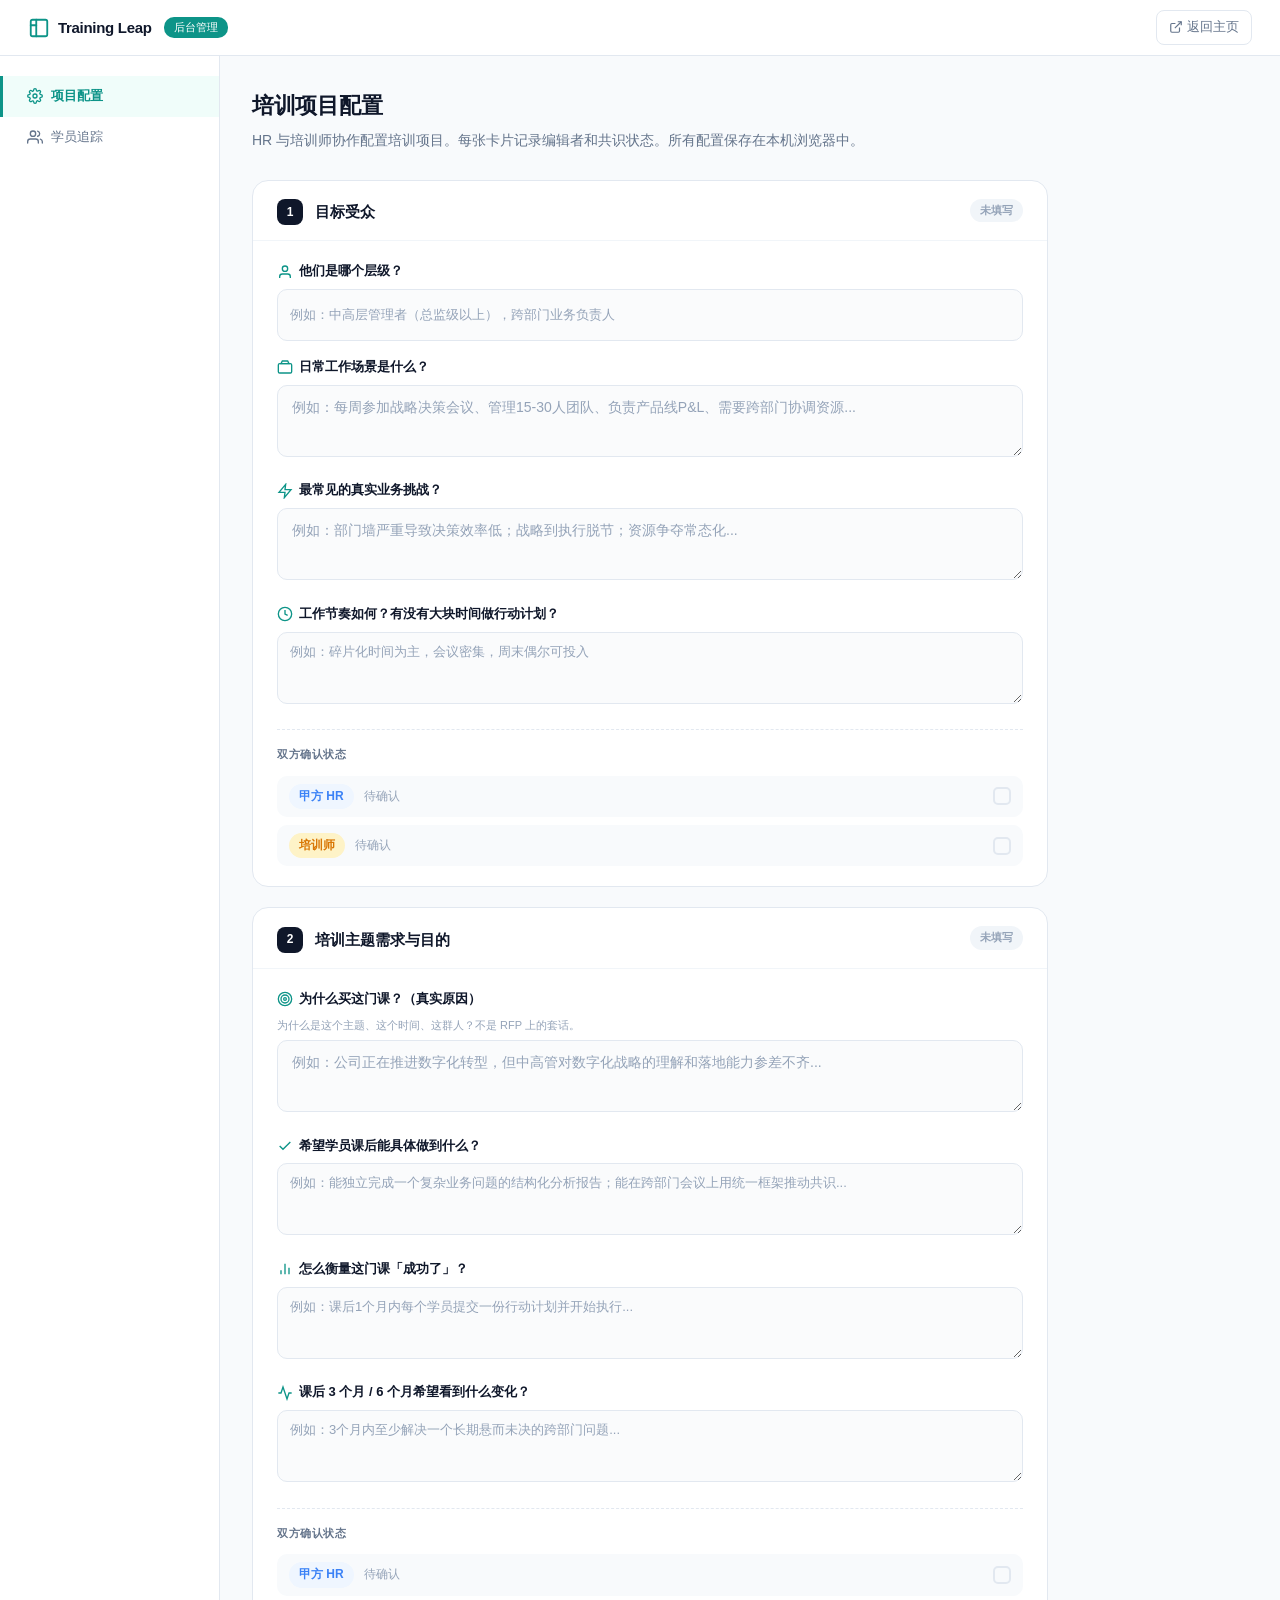
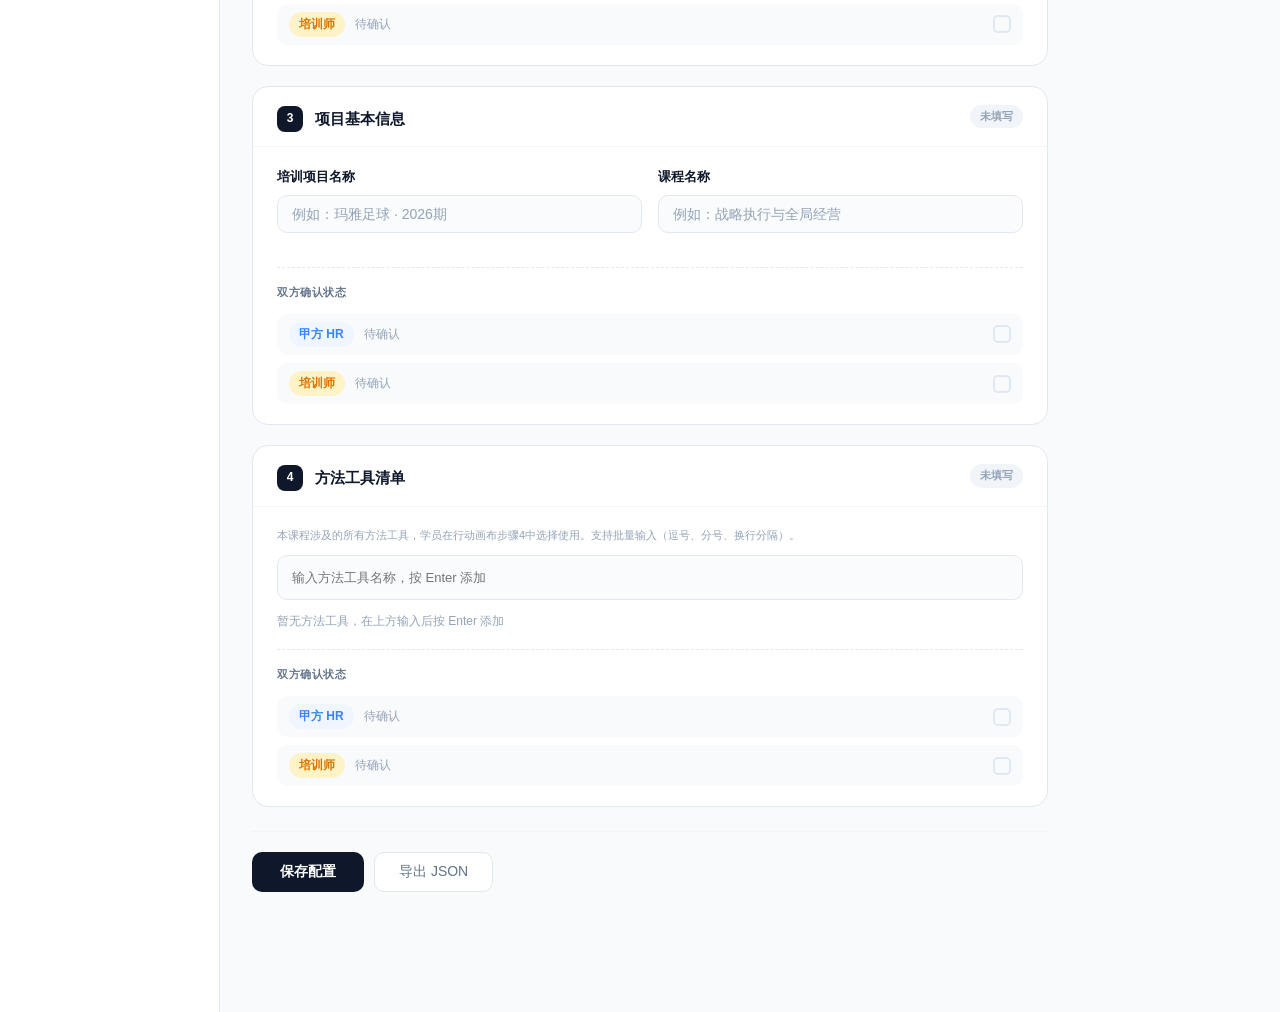
==== admin.html @ 75ab3721 "feat: 主入口页 + 协作共识追踪 + 学员提交码机制 - 新增 index.html 主入口页（学员端+后台端两个入口） - 原 index.html 重命名为 student.html（学员端" ====
<!DOCTYPE html>
<html lang="zh-CN">
<head>
<meta charset="UTF-8">
<meta name="viewport" content="width=device-width,initial-scale=1.0">
<title>Training Leap · 后台管理</title>
<style>
*{margin:0;padding:0;box-sizing:border-box}
:root{
  --ink:#0f172a;--muted:#64748b;--light:#94a3b8;
  --bg:#f8fafc;--card:#fff;--border:#e2e8f0;
  --accent:#0d9488;--accent-bg:#f0fdfa;
  --ok:#059669;--ok-bg:#ecfdf5;
  --amber:#d97706;--amber-bg:#fef3c7;
  --hr-color:#3b82f6;--hr-bg:#eff6ff;
}
body{font-family:-apple-system,"PingFang SC","Helvetica Neue","Noto Sans SC",sans-serif;background:var(--bg);color:var(--ink);min-height:100vh;line-height:1.6;-webkit-font-smoothing:antialiased}

/* TOPBAR */
.topbar{display:flex;align-items:center;justify-content:space-between;height:56px;background:#fff;border-bottom:1px solid var(--border);padding:0 28px;position:sticky;top:0;z-index:100}
.tb-left{display:flex;align-items:center;gap:12px}
.tb-brand{display:flex;align-items:center;gap:8px}
.tb-brand svg{width:22px;height:22px;color:var(--accent)}
.tb-brand-name{font-size:15px;font-weight:700;color:var(--ink);letter-spacing:-.3px}
.tb-tag{font-size:11px;font-weight:500;color:#fff;background:var(--accent);padding:2px 10px;border-radius:10px}
.tb-right{display:flex;align-items:center;gap:16px}
.tb-link{font-size:13px;color:var(--muted);text-decoration:none;display:flex;align-items:center;gap:4px;padding:6px 12px;border-radius:8px;border:1px solid var(--border);transition:all .15s}
.tb-link:hover{color:var(--ink);border-color:#cbd5e1}

/* LAYOUT */
.admin-wrap{display:grid;grid-template-columns:220px 1fr;min-height:calc(100vh - 56px)}
.sidebar{background:#fff;border-right:1px solid var(--border);padding:20px 0}
.si-item{padding:10px 24px;font-size:13px;font-weight:500;color:var(--muted);cursor:pointer;display:flex;align-items:center;gap:8px;border-left:3px solid transparent;transition:all .15s}
.si-item:hover{background:var(--bg);color:var(--ink)}
.si-item.active{background:var(--accent-bg);color:var(--accent);border-left-color:var(--accent);font-weight:600}
.si-item svg{width:16px;height:16px;flex-shrink:0}
.main{max-width:860px;padding:32px 32px 120px}

/* PAGE HEADER */
.page-header{margin-bottom:28px}
.page-header h1{font-size:22px;font-weight:700;color:var(--ink);margin-bottom:6px;letter-spacing:-.3px}
.page-header p{font-size:14px;color:var(--muted);line-height:1.6}

/* CONFIG CARD */
.ccard{background:var(--card);border:1px solid var(--border);border-radius:16px;margin-bottom:20px;overflow:hidden;transition:border-color .2s}
.ccard:hover{border-color:#cbd5e1}
.cchead{display:flex;align-items:center;justify-content:space-between;padding:18px 24px 14px;border-bottom:1px solid #f1f5f9;flex-wrap:wrap;gap:8px}
.cch-left{display:flex;align-items:center;gap:12px}
.cch-num{width:26px;height:26px;border-radius:8px;background:var(--ink);color:#fff;font-size:12px;font-weight:700;display:flex;align-items:center;justify-content:center;flex-shrink:0}
.cch-title{font-size:15px;font-weight:700;color:var(--ink)}

/* Status badge */
.cch-status-wrap{display:flex;flex-direction:column;align-items:flex-end;gap:4px}
.cch-status{font-size:11px;font-weight:600;padding:3px 10px;border-radius:20px}
.status-empty{background:#f1f5f9;color:var(--light)}
.status-saved{background:var(--ok-bg);color:var(--ok)}
.status-consensus{background:linear-gradient(135deg,var(--ok-bg),#d1fae5);color:var(--ok)}
.cch-meta{font-size:10px;color:var(--light)}

/* Card body */
.ccbody{padding:20px 24px}

/* Field group */
.fg{margin-bottom:16px}
.fg:last-child{margin-bottom:0}
.fg-label{font-size:13px;font-weight:600;color:var(--ink);margin-bottom:7px;display:flex;align-items:center;gap:6px}
.fg-label .fl-icon{width:16px;height:16px;color:var(--accent);flex-shrink:0}
.fg-sub{font-size:11px;color:var(--light);margin-bottom:7px;line-height:1.5}

/* Inputs */
.fi{width:100%;padding:10px 14px;border:1.5px solid var(--border);border-radius:10px;font-size:14px;color:var(--ink);background:#fafbfc;font-family:inherit;transition:all .15s;resize:vertical}
.fi:focus{outline:none;border-color:var(--accent);background:#fff;box-shadow:0 0 0 3px rgba(13,148,136,.06)}
.fi::placeholder{color:var(--light)}
textarea.fi{min-height:72px;line-height:1.65}
.fi-sm{padding:8px 12px;font-size:13px;min-height:52px}

/* Method tags */
.method-row{display:flex;flex-wrap:wrap;gap:6px;padding:10px 14px;background:#fafbfc;border:1.5px solid var(--border);border-radius:10px;min-height:42px;align-items:center}
.method-row:focus-within{border-color:var(--accent);background:#fff}
.method-row input{border:none;background:transparent;outline:none;font-size:13px;color:var(--ink);flex:1;min-width:140px;padding:4px 0}
.mtags{display:flex;flex-wrap:wrap;gap:6px;margin-top:12px}
.mtag{display:inline-flex;align-items:center;gap:4px;padding:4px 10px 4px 12px;background:var(--accent-bg);color:var(--accent);border-radius:16px;font-size:12px;font-weight:500}
.mtag .rmx{background:none;border:none;color:var(--accent);opacity:.5;cursor:pointer;font-size:14px;padding:0 1px;line-height:1}
.mtag .rmx:hover{opacity:1}

/* CONSENSUS AREA — new */
.consensus-area{margin-top:18px;padding-top:16px;border-top:1px dashed var(--border)}
.consensus-label{font-size:11px;font-weight:600;color:var(--muted);text-transform:uppercase;letter-spacing:.5px;margin-bottom:12px}
.party-row{display:flex;align-items:center;gap:10px;margin-bottom:8px;padding:8px 12px;background:var(--bg);border-radius:10px;transition:all .15s}
.party-row:last-child{margin-bottom:0}
.party-role{font-size:12px;font-weight:600;padding:3px 10px;border-radius:20px;flex-shrink:0;white-space:nowrap}
.role-hr{background:var(--hr-bg);color:var(--hr-color)}
.role-trainer{background:var(--amber-bg);color:var(--amber)}
.party-info{font-size:12px;color:var(--light);flex:1}
.party-check{width:18px;height:18px;border:2px solid var(--border);border-radius:5px;cursor:pointer;display:flex;align-items:center;justify-content:center;flex-shrink:0;transition:all .15s}
.party-check.checked{background:var(--ok);border-color:var(--ok)}
.party-check.checked svg{opacity:1}
.party-check svg{width:12px;height:12px;stroke:#fff;fill:none;stroke-width:2.5;opacity:0;transition:opacity .15s}
.all-consensus{margin-top:10px;text-align:center;font-size:12px;font-weight:600;color:var(--ok);padding:6px 14px;background:var(--ok-bg);border-radius:20px;display:none}

/* Actions */
.actions{display:flex;gap:10px;margin-top:24px;padding-top:20px;border-top:1px solid #f1f5f9}
.btn-pri{padding:10px 28px;background:var(--ink);color:#fff;border:none;border-radius:10px;font-size:14px;font-weight:600;cursor:pointer;transition:background .15s}
.btn-pri:hover{background:#1e293b}
.btn-sec{padding:10px 24px;background:#fff;color:var(--muted);border:1.5px solid var(--border);border-radius:10px;font-size:14px;font-weight:500;cursor:pointer;transition:all .15s}
.btn-sec:hover{border-color:#cbd5e1;color:var(--ink)}

/* Toast */
.toast{position:fixed;bottom:28px;left:50%;transform:translateX(-50%) translateY(16px);background:var(--ink);color:#fff;padding:10px 24px;border-radius:10px;font-size:13px;font-weight:500;opacity:0;transition:all .25s;z-index:999;pointer-events:none}
.toast.show{opacity:1;transform:translateX(-50%) translateY(0)}

/* Student table */
.st-head{display:flex;align-items:center;justify-content:space-between;margin-bottom:16px}
.st-head h2{font-size:17px;font-weight:700;color:var(--ink)}
.st-table{width:100%;background:var(--card);border:1px solid var(--border);border-radius:14px;overflow:hidden}
.st-table table{width:100%;border-collapse:collapse}
.st-table th{text-align:left;font-size:11px;font-weight:600;color:var(--light);text-transform:uppercase;letter-spacing:.5px;padding:12px 16px;background:#fafbfc;border-bottom:1px solid var(--border)}
.st-table td{padding:12px 16px;font-size:13px;color:var(--muted);border-bottom:1px solid #f8fafc}
.st-table tr:last-child td{border-bottom:none}
.st-table tr:hover td{background:#fafbfd}
.pbar{height:5px;background:#e2e8f0;border-radius:3px;overflow:hidden;width:80px;display:inline-block;vertical-align:middle}
.pbar>div{height:100%;background:var(--accent);border-radius:3px;transition:width .3s}
.st-empty{text-align:center;padding:48px 20px;color:var(--light)}

/* Import area */
.import-area{margin-top:20px;background:var(--card);border:1px solid var(--border);border-radius:14px;padding:20px 24px}
.import-area h3{font-size:14px;font-weight:700;color:var(--ink);margin-bottom:8px}
.import-area p{font-size:12px;color:var(--muted);margin-bottom:12px;line-height:1.5}
.import-textarea{width:100%;min-height:80px;padding:12px 14px;border:1.5px solid var(--border);border-radius:10px;font-size:12px;font-family:monospace;background:#fafbfc;resize:vertical;margin-bottom:10px}
.import-textarea:focus{outline:none;border-color:var(--accent);background:#fff}

/* Tab content */
.tab-content{display:none}
.tab-content.active{display:block}

@media(max-width:860px){
  .admin-wrap{grid-template-columns:1fr}
  .sidebar{display:none}
  .main{padding:20px 16px 100px}
}
</style>
</head>
<body>

<!-- TOPBAR -->
<div class="topbar">
  <div class="tb-left">
    <div class="tb-brand">
      <svg viewBox="0 0 24 24" fill="none" stroke="currentColor" stroke-width="2" stroke-linecap="round" stroke-linejoin="round"><rect x="3" y="3" width="18" height="18" rx="2"/><path d="M9 3v18"/><path d="M3 9h6"/></svg>
      <span class="tb-brand-name">Training Leap</span>
    </div>
    <span class="tb-tag">后台管理</span>
  </div>
  <div class="tb-right">
    <a href="index.html" class="tb-link">
      <svg width="14" height="14" viewBox="0 0 24 24" fill="none" stroke="currentColor" stroke-width="2"><path d="M18 13v6a2 2 0 01-2 2H5a2 2 0 01-2-2V8a2 2 0 012-2h6"/><polyline points="15 3 21 3 21 9"/><line x1="10" y1="14" x2="21" y2="3"/></svg>
      返回主页
    </a>
  </div>
</div>

<!-- LAYOUT -->
<div class="admin-wrap">

  <!-- SIDEBAR -->
  <div class="sidebar">
    <div class="si-item active" id="si-config" onclick="switchTab('config',this)">
      <svg viewBox="0 0 24 24" fill="none" stroke="currentColor" stroke-width="2" stroke-linecap="round" stroke-linejoin="round"><circle cx="12" cy="12" r="3"/><path d="M19.4 15a1.65 1.65 0 00.33 1.82l.06.06a2 2 0 01-2.83 2.83l-.06-.06a1.65 1.65 0 00-1.82-.33 1.65 1.65 0 00-1 1.51V21a2 2 0 01-4 0v-.09A1.65 1.65 0 009 19.4a1.65 1.65 0 00-1.82.33l-.06.06a2 2 0 01-2.83-2.83l.06-.06A1.65 1.65 0 004.68 15a1.65 1.65 0 00-1.51-1H3a2 2 0 010-4h.09A1.65 1.65 0 004.6 9a1.65 1.65 0 00-.33-1.82l-.06-.06a2 2 0 012.83-2.83l.06.06A1.65 1.65 0 009 4.68a1.65 1.65 0 001-1.51V3a2 2 0 014 0v.09a1.65 1.65 0 001 1.51 1.65 1.65 0 001.82-.33l.06-.06a2 2 0 012.83 2.83l-.06.06A1.65 1.65 0 0019.4 9a1.65 1.65 0 001.51 1H21a2 2 0 010 4h-.09a1.65 1.65 0 00-1.51 1z"/></svg>
      项目配置
    </div>
    <div class="si-item" id="si-students" onclick="switchTab('students',this)">
      <svg viewBox="0 0 24 24" fill="none" stroke="currentColor" stroke-width="2" stroke-linecap="round" stroke-linejoin="round"><path d="M17 21v-2a4 4 0 00-4-4H5a4 4 0 00-4 4v2"/><circle cx="9" cy="7" r="4"/><path d="M23 21v-2a4 4 0 00-3-3.87"/><path d="M16 3.13a4 4 0 010 7.75"/></svg>
      学员追踪
    </div>
  </div>

  <!-- MAIN -->
  <div class="main">

    <!-- TAB: Config -->
    <div class="tab-content active" id="tab-config">

    <div class="page-header">
      <h1>培训项目配置</h1>
      <p>HR 与培训师协作配置培训项目。每张卡片记录编辑者和共识状态。所有配置保存在本机浏览器中。</p>
    </div>

    <!-- Card 1: 目标受众 -->
    <div class="ccard" id="card-audience">
    <div class="cchead">
      <div class="cch-left">
        <div class="cch-num">1</div>
        <span class="cch-title">目标受众</span>
      </div>
      <div class="cch-status-wrap">
        <div class="cch-status status-empty" id="status-audience">未填写</div>
        <div class="cch-meta" id="meta-audience"></div>
      </div>
    </div>
    <div class="ccbody">
      <div class="fg">
        <div class="fg-label">
          <svg class="fl-icon" viewBox="0 0 24 24" fill="none" stroke="currentColor" stroke-width="2"><path d="M20 21v-2a4 4 0 00-4-4H8a4 4 0 00-4 4v2"/><circle cx="12" cy="7" r="4"/></svg>
          他们是哪个层级？
        </div>
        <input class="fi fi-sm" id="cfg-aud-level" placeholder="例如：中高层管理者（总监级以上），跨部门业务负责人">
      </div>
      <div class="fg">
        <div class="fg-label">
          <svg class="fl-icon" viewBox="0 0 24 24" fill="none" stroke="currentColor" stroke-width="2"><rect x="2" y="7" width="20" height="14" rx="2"/><path d="M16 3h-8l-2 4h12z"/></svg>
          日常工作场景是什么？
        </div>
        <textarea class="fi" id="cfg-aud-scene" placeholder="例如：每周参加战略决策会议、管理15&#45;30人团队、负责产品线P&amp;L、需要跨部门协调资源..."></textarea>
      </div>
      <div class="fg">
        <div class="fg-label">
          <svg class="fl-icon" viewBox="0 0 24 24" fill="none" stroke="currentColor" stroke-width="2"><polygon points="13 2 3 14 12 14 11 22 21 10 12 10 13 2"/></svg>
          最常见的真实业务挑战？
        </div>
        <textarea class="fi" id="cfg-aud-challenge" placeholder="例如：部门墙严重导致决策效率低；战略到执行脱节；资源争夺常态化..."></textarea>
      </div>
      <div class="fg">
        <div class="fg-label">
          <svg class="fl-icon" viewBox="0 0 24 24" fill="none" stroke="currentColor" stroke-width="2"><circle cx="12" cy="12" r="10"/><polyline points="12 6 12 12 16 14"/></svg>
          工作节奏如何？有没有大块时间做行动计划？
        </div>
        <textarea class="fi fi-sm" id="cfg-aud-rhythm" placeholder="例如：碎片化时间为主，会议密集，周末偶尔可投入"></textarea>
      </div>
      <!-- Consensus -->
      <div class="consensus-area" id="consensus-audience"></div>
    </div>
    </div>

    <!-- Card 2: 培训需求与目的 -->
    <div class="ccard" id="card-purpose">
    <div class="cchead">
      <div class="cch-left">
        <div class="cch-num">2</div>
        <span class="cch-title">培训主题需求与目的</span>
      </div>
      <div class="cch-status-wrap">
        <div class="cch-status status-empty" id="status-purpose">未填写</div>
        <div class="cch-meta" id="meta-purpose"></div>
      </div>
    </div>
    <div class="ccbody">
      <div class="fg">
        <div class="fg-label">
          <svg class="fl-icon" viewBox="0 0 24 24" fill="none" stroke="currentColor" stroke-width="2"><circle cx="12" cy="12" r="10"/><circle cx="12" cy="12" r="6"/><circle cx="12" cy="12" r="2"/></svg>
          为什么买这门课？（真实原因）
        </div>
        <div class="fg-sub">为什么是这个主题、这个时间、这群人？不是 RFP 上的套话。</div>
        <textarea class="fi" id="cfg-pur-why" placeholder="例如：公司正在推进数字化转型，但中高管对数字化战略的理解和落地能力参差不齐..."></textarea>
      </div>
      <div class="fg">
        <div class="fg-label">
          <svg class="fl-icon" viewBox="0 0 24 24" fill="none" stroke="currentColor" stroke-width="2"><polyline points="20 6 9 17 4 12"/></svg>
          希望学员课后能具体做到什么？
        </div>
        <textarea class="fi fi-sm" id="cfg-pur-do" placeholder="例如：能独立完成一个复杂业务问题的结构化分析报告；能在跨部门会议上用统一框架推动共识..."></textarea>
      </div>
      <div class="fg">
        <div class="fg-label">
          <svg class="fl-icon" viewBox="0 0 24 24" fill="none" stroke="currentColor" stroke-width="2"><line x1="18" y1="20" x2="18" y2="10"/><line x1="12" y1="20" x2="12" y2="4"/><line x1="6" y1="20" x2="6" y2="14"/></svg>
          怎么衡量这门课「成功了」？
        </div>
        <textarea class="fi fi-sm" id="cfg-pur-measure" placeholder="例如：课后1个月内每个学员提交一份行动计划并开始执行..."></textarea>
      </div>
      <div class="fg">
        <div class="fg-label">
          <svg class="fl-icon" viewBox="0 0 24 24" fill="none" stroke="currentColor" stroke-width="2"><polyline points="22 12 18 12 15 21 9 3 6 12 2 12"/></svg>
          课后 3 个月 / 6 个月希望看到什么变化？
        </div>
        <textarea class="fi fi-sm" id="cfg-pur-change" placeholder="例如：3个月内至少解决一个长期悬而未决的跨部门问题..."></textarea>
      </div>
      <div class="consensus-area" id="consensus-purpose"></div>
    </div>
    </div>

    <!-- Card 3: 项目基本信息 -->
    <div class="ccard" id="card-project">
    <div class="cchead">
      <div class="cch-left">
        <div class="cch-num">3</div>
        <span class="cch-title">项目基本信息</span>
      </div>
      <div class="cch-status-wrap">
        <div class="cch-status status-empty" id="status-project">未填写</div>
        <div class="cch-meta" id="meta-project"></div>
      </div>
    </div>
    <div class="ccbody">
      <div style="display:grid;grid-template-columns:1fr 1fr;gap:16px">
        <div class="fg">
          <div class="fg-label">培训项目名称</div>
          <input class="fi" id="cfg-program" placeholder="例如：玛雅足球 &#183; 2026期">
        </div>
        <div class="fg">
          <div class="fg-label">课程名称</div>
          <input class="fi" id="cfg-course" placeholder="例如：战略执行与全局经营">
        </div>
      </div>
      <div class="consensus-area" id="consensus-project"></div>
    </div>
    </div>

    <!-- Card 4: 方法工具清单 -->
    <div class="ccard" id="card-methods">
    <div class="cchead">
      <div class="cch-left">
        <div class="cch-num">4</div>
        <span class="cch-title">方法工具清单</span>
      </div>
      <div class="cch-status-wrap">
        <div class="cch-status status-empty" id="status-methods">未填写</div>
        <div class="cch-meta" id="meta-methods"></div>
      </div>
    </div>
    <div class="ccbody">
      <div class="fg-sub" style="margin-bottom:12px">本课程涉及的所有方法工具，学员在行动画布步骤4中选择使用。支持批量输入（逗号、分号、换行分隔）。</div>
      <div class="method-row" id="method-input-wrap">
        <input type="text" id="method-text-input" placeholder="输入方法工具名称，按 Enter 添加">
      </div>
      <div class="mtags" id="configured-methods-list"></div>
      <div class="consensus-area" id="consensus-methods"></div>
    </div>
    </div>

    <div class="actions">
      <button class="btn-pri" id="btn-save">保存配置</button>
      <button class="btn-sec" id="btn-export">导出 JSON</button>
    </div>

    </div><!-- /tab-config -->

    <!-- TAB: Students -->
    <div class="tab-content" id="tab-students">
      <div class="page-header">
        <h1>学员进度追踪</h1>
        <p>查看所有学员的行动计划完成进度。<br style="margin-bottom:6px"><strong style="color:var(--accent)">提示：</strong>请让每位学员在学员端点击「生成提交码」，然后将提交码粘贴到下方导入区域。</p>
      </div>

      <div class="st-table">
        <table>
          <thead><tr><th>姓名</th><th>公司/项目</th><th>计划标题</th><th>状态</th><th>进度</th><th>最后更新</th></tr></thead>
          <tbody id="student-tbody"></tbody>
        </table>
      </div>
      <div class="st-empty" id="student-empty" style="display:none">
        <p style="font-size:14px;color:var(--light)">暂无学员数据<br><br>请让学员在学员端点击「生成提交码」，然后在此导入</p>
      </div>

      <!-- Import Area -->
      <div class="import-area">
        <h3>导入学员数据</h3>
        <p>将学员端生成的提交码粘贴到下方，即可在后台看到该学员的进度。</p>
        <textarea class="import-textarea" id="import-data" placeholder="粘贴学员的提交码（JSON 格式）..."></textarea>
        <button class="btn-pri" id="btn-import" style="font-size:13px;padding:8px 20px">导入数据</button>
      </div>
    </div>

  </div><!-- /main -->
</div><!-- /admin-wrap -->

<div class="toast" id="toast"></div>

<script>
(function() {
"use strict";

var KEY = "ac_v6";

function loadStore(){try{return JSON.parse(localStorage[KEY]||"null")||{}}catch(e){return{}}}
function saveStore(d){try{localStorage[KEY]=JSON.stringify(d)}catch(e){}}
var S = loadStore();
if(!S.config) S.config = {};
if(!S.cards) S.cards = {};
if(!S.configMeta) S.configMeta = {}; // Track per-card edit history & consensus

// Current role selector
var myRole = localStorage.getItem("tl_role") || "hr"; // "hr" or "trainer"

/* ===== ROLE SELECTOR ===== */

function initRoleSelector(){
  // We'll add a small role switcher in the topbar area later
}

function setRole(role){
  myRole = role;
  localStorage.setItem("tl_role", role);
  // Update UI if needed
}

/* ===== STATUS HELPERS ===== */

function hasAudience(){
  var a=S.config.audience||{};
  return !!(a.level||a.scene||a.challenge||a.rhythm);
}
function hasPurpose(){
  var p=S.config.purpose||{};
  return !!(p.why||p.do_||p.measure||p.change);
}
function hasProject(){
  return !!((S.config.program||"").trim()||(S.config.course||"").trim());
}
function hasMethods(){
  return Array.isArray(S.config.methods)&&S.config.methods.length>0;
}

// Card key → field check mapping
var cardChecks = {
  audience: { check: hasAudience, fields: ["audience"] },
  purpose: { check: hasPurpose, fields: ["purpose"] },
  project: { check: hasProject, fields: ["program", "course"] },
  methods: { check: hasMethods, fields: [] }
};

function updateStatus(id, filled){
  var el=document.getElementById("status-"+id);
  var metaEl=document.getElementById("meta-"+id);
  if(!el)return;

  var m = S.configMeta[id] || {};
  var consensusReached = !!(m.hrConfirmed && m.trainerConfirmed);

  if(consensusReached){
    el.className="cch-status status-consensus";
    el.textContent="已共识";
  } else if(filled){
    el.className="cch-status status-saved";
    el.textContent="已保存";
  } else {
    el.className="cch-status status-empty";
    el.textContent="未填写";
  }

  // Meta line: who edited when
  if(metaEl && m.lastEditor){
    var d = m.lastEditAt ? new Date(m.lastEditAt) : null;
    var dtStr = d ? fmtDate(d) : "";
    var roleName = m.lastEditor === "hr" ? "甲方HR" : "培训师";
    metaEl.textContent = roleName + " 编辑 · " + dtStr;
  } else if(metaEl) {
    metaEl.textContent = "";
  }
}

function refreshAllStatus(){
  updateStatus("audience",hasAudience());
  updateStatus("purpose",hasPurpose());
  updateStatus("project",hasProject());
  updateStatus("methods",hasMethods());

  // Also re-render all consensus areas
  renderAllConsensus();
}

/* ===== CONSENSUS RENDERING ===== */

function renderConsensus(cardKey, containerId){
  var container = document.getElementById(containerId || ("consensus-" + cardKey));
  if(!container) return;

  var m = S.configMeta[cardKey] || {};

  var html = '<div class="consensus-label">双方确认状态</div>';

  // HR row
  html += '<div class="party-row">';
  html += '  <span class="party-role role-hr">甲方 HR</span>';
  html += '  <span class="party-info">' + (m.hrConfirmed ? '<span style="color:var(--ok);font-weight:500">已确认</span>' : '待确认') + '</span>';
  html += '  <div class="party-check' + (m.hrConfirmed ? ' checked' : '') + '" onclick="toggleConfirm(\'' + cardKey + '\',\'hr\')" tabindex="0">';
  html += '    <svg viewBox="0 0 24 24"><polyline points="20 6 9 17 4 12"/></svg>';
  html += '  </div>';
  html += '</div>';

  // Trainer row
  html += '<div class="party-row">';
  html += '  <span class="party-role role-trainer">培训师</span>';
  html += '  <span class="party-info">' + (m.trainerConfirmed ? '<span style="color:var(--ok);font-weight:500">已确认</span>' : '待确认') + '</span>';
  html += '  <div class="party-check' + (m.trainerConfirmed ? ' checked' : '') + '" onclick="toggleConfirm(\'' + cardKey + '\',\'trainer\')" tabindex="0">';
  html += '    <svg viewBox="0 0 24 24"><polyline points="20 6 9 17 4 12"/></svg>';
  html += '  </div>';
  html += '</div>';

  // All consensus banner
  if(m.hrConfirmed && m.trainerConfirmed){
    html += '<div class="all-consensus" style="display:block">双方已达成共识</div>';
  }

  container.innerHTML = html;

  // Bind keyboard accessibility
  var checks = container.querySelectorAll(".party-check");
  checks.forEach(function(chk){
    chk.addEventListener("keydown", function(e){
      if(e.key === "Enter" || e.key === " "){ e.preventDefault(); this.click(); }
    });
  });
}

window.toggleConfirm = function(cardKey, party){
  if(!S.configMeta[cardKey]) S.configMeta[cardKey] = {};
  var was = !!S.configMeta[cardKey][party + "Confirmed"];
  S.configMeta[cardKey][party + "Confirmed"] = !was;
  S.configMeta[cardKey][party + "ConfirmBy"] = myRole;
  S.configMeta[cardKey][party + "ConfirmAt"] = new Date().toISOString();
  saveStore(S);
  renderConsensus(cardKey);
  refreshAllStatus();
  toast(was ? "已取消确认" : "已确认");
};

function renderAllConsensus(){
  renderConsensus("audience");
  renderConsensus("purpose");
  renderConsensus("project");
  renderConsensus("methods");
}

/* ===== LOAD FIELDS ===== */

function loadFields(){
  var a=S.config.audience||{};
  gv("cfg-aud-level",a.level);
  gv("cfg-aud-scene",a.scene);
  gv("cfg-aud-challenge",a.challenge);
  gv("cfg-aud-rhythm",a.rhythm);
  var p=S.config.purpose||{};
  gv("cfg-pur-why",p.why);
  gv("cfg-pur-do",p.do_);
  gv("cfg-pur-measure",p.measure);
  gv("cfg-pur-change",p.change);
  gv("cfg-program",S.config.program);
  gv("cfg-course",S.config.course);
}
function gv(id,val){var el=document.getElementById(id);if(el)el.value=val||"";}

/* ===== SAVE ===== */

function doSave(){
  // audience
  var aud={
    level:gvv("cfg-aud-level"),
    scene:gvv("cfg-aud-scene"),
    challenge:gvv("cfg-aud-challenge"),
    rhythm:gvv("cfg-aud-rhythm")
  };
  S.config.audience=aud;

  // purpose
  var pur={
    why:gvv("cfg-pur-why"),
    do_:gvv("cfg-pur-do"),
    measure:gvv("cfg-pur-measure"),
    change:gvv("cfg-pur-change")
  };
  S.config.purpose=pur;

  // project
  S.config.program=gvv("cfg-program");
  S.config.course=gvv("cfg-course");

  // Record edit metadata for each card that changed
  recordEditMeta("audience", hasAudience());
  recordEditMeta("purpose", hasPurpose());
  recordEditMeta("project", hasProject());
  recordEditMeta("methods", hasMethods());

  saveStore(S);
  refreshAllStatus();
  toast("已保存 · " + (myRole === "hr" ? "甲方HR" : "培训师"));
}
function gvv(id){var el=document.getElementById(id);return el?el.value.trim():""}

function recordEditMeta(cardKey, hasContent){
  if(!hasContent) return;
  if(!S.configMeta[cardKey]) S.configMeta[cardKey] = {};
  S.configMeta[cardKey].lastEditor = myRole;
  S.configMeta[cardKey].lastEditAt = new Date().toISOString();
}

/* ===== EXPORT ===== */

function doExport(){
  var exportData = {
    config: {
      program:S.config.program||"",
      course:S.config.course||"",
      audience:S.config.audience||{},
      purpose:S.config.purpose||{},
      methods:S.config.methods||[]
    },
    consensus: S.configMeta || {},
    savedAt:S.savedAt||null,
    exportedAt: new Date().toISOString()
  };
  var blob=new Blob([JSON.stringify(exportData,null,2)],{type:"application/json"});
  var url=URL.createObjectURL(blob);
  var a=document.createElement("a");a.href=url;a.download="training-leap-config.json";a.click();URL.revokeObjectURL(url);
  toast("导出成功");
}

/* ===== METHODS ===== */

function renderMethods(){
  var list=S.config.methods||[],el=document.getElementById("configured-methods-list");
  if(!el)return;
  if(!list.length){
    el.innerHTML='<span style="font-size:12px;color:var(--light)">暂无方法工具，在上方输入后按 Enter 添加</span>';
    return;
  }
  var html="";
  for(var i=0;i<list.length;i++){
    html+='<span class="mtag">'+esc(list[i])+'<button class="rmx" data-i="'+i+'">\u00D7</button></span>';
  }
  el.innerHTML=html;
  el.querySelectorAll(".rmx").forEach(function(btn){
    btn.addEventListener("click",function(){
      var idx=+this.getAttribute("data-i");
      if(S.config.methods)S.config.methods.splice(idx,1);
      renderMethods();refreshAllStatus();
    });
  });
}

function addMethod(){
  var inp=document.getElementById("method-text-input");
  if(!inp)return;
  var v=inp.value.trim();
  if(!v)return;
  var items=v.split(/[,，;；\n]+/).map(function(s){return s.trim()}).filter(Boolean);
  if(!S.config.methods)S.config.methods=[];
  items.forEach(function(it){
    if(S.config.methods.indexOf(it)<0)S.config.methods.push(it);
  });
  inp.value="";
  renderMethods();refreshAllStatus();
}

/* ===== IMPORT STUDENT DATA ===== */

function doImport(){
  var ta = document.getElementById("import-data");
  if(!ta) return;
  var raw = ta.value.trim();
  if(!raw){toast("请先粘贴提交码");return;}

  try{
    var data = JSON.parse(raw);

    // Expected format: { user: {...}, cards: [...], config: {...} }
    if(!data.user || !data.user.name){
      toast("无效的提交码格式：缺少用户信息");return;
    }

    var comp = data.user.comp || "未知项目";
    if(!S.cards[comp]) S.cards[comp] = [];

    // Check if already imported (by card ID)
    var existingIds = S.cards[comp].map(function(c){return c.id;});

    if(data.card){
      // Single card submission
      if(existingIds.indexOf(data.card.id) >= 0){
        // Update existing
        var idx = existingIds.indexOf(data.card.id);
        S.cards[comp][idx] = data.card;
      } else {
        S.cards[comp].push(data.card);
      }
    }

    // If multiple cards array provided
    if(data.cards && Array.isArray(data.cards)){
      data.cards.forEach(function(c){
        if(existingIds.indexOf(c.id) < 0){
          S.cards[comp].push(c);
        }
      });
    }

    saveStore(S);
    renderStudents();
    ta.value = "";
    toast("导入成功：" + (data.user.name || "学员") + " 的数据");

  } catch(e){
    toast("解析失败：不是有效的 JSON 数据");
  }
}

/* ===== TAB ===== */

window.switchTab=function(name,trigger){
  document.querySelectorAll(".tab-content").forEach(function(el){el.className="tab-content"});
  document.getElementById("tab-"+name).className="tab-content active";
  document.querySelectorAll(".si-item").forEach(function(el){el.className="si-item"});
  if(trigger)trigger.className="si-item active";
  if(name==="students")renderStudents();
};

/* ===== STUDENTS ===== */

function renderStudents(){
  var tbody=document.getElementById("student-tbody"),empty=document.getElementById("student-empty");
  if(!tbody)return;
  var rows=[];
  Object.keys(S.cards||{}).forEach(function(comp){
    (S.cards[comp]||[]).forEach(function(c){
      rows.push({
        name: c.userName || comp.split("|")[0] || "未知",
        comp:comp,
        title:c.title||(c.v1?c.v1.slice(0,35)+"\u2026":"未命名"),
        status:c.status||"draft",
        pct:Math.round(doneCount(c)/5*100),
        updated:c.updated||c.created,
        id: c.id
      });
    });
  });
  if(!rows.length){tbody.innerHTML="";empty.style.display="block";return}
  empty.style.display="none";
  var html="";
  rows.forEach(function(r){
    var bg, col, lb;
    if(r.status==="done"){bg="#ecfdf5";col="#059669";lb="\u5df2\u5b8c\u6210"}
    else if(r.status==="active"){bg="#eff6ff";col="#2563eb";lb="\u8fdb\u884c\u4e2d"}
    else{bg="#f8fafc";col="#64748b";lb="\u8349\u7a3f"};
    var d=r.updated?new Date(r.updated):null;
    var dt=d?fmtDate(d):"\u2014";
    html+='<tr>'+
      '<td style="font-weight:600">'+esc(r.name)+'</td>'+
      '<td>'+esc(r.comp)+'</td>'+
      '<td>'+esc(r.title)+'</td>'+
      '<td><span style="display:inline-block;padding:2px 10px;border-radius:12px;font-size:11px;font-weight:500;background:'+bg+';color:'+col+'">'+lb+'</span></td>'+
      '<td><div class="pbar"><div style="width:'+r.pct+'%"></div></div> '+r.pct+'%</td>'+
      '<td>'+dt+'</td>'+
    '</tr>';
  });
  tbody.innerHTML=html;
}
function doneCount(c){
  if(!c)return 0;
  var n=0;
  if(c.v1&&c.v1.trim())n++;
  if(c.v2l&&c.v2l.trim()&&c.v2v&&c.v2v.trim())n++;
  if(c.depts&&c.depts[0]&&c.depts[0].name&&c.depts[0].name.trim())n++;
  if((c.v4s&&c.v4s.trim()&&(c.v4methods&&c.v4methods.length))||(c.methods&&c.methods.length))n++;
  if(c.v5r&&c.v5r.trim())n++;
  return n;
}
function pad(n){return String(n).padStart(2,"0")}
function fmtDate(d){
  return d.getFullYear()+"/"+pad(d.getMonth()+1)+"/"+pad(d.getDate())+" "+pad(d.getHours())+":"+pad(d.getMinutes());
}
function esc(s){var d=document.createElement("div");d.textContent=s||"";return d.innerHTML}

/* ===== TOAST ===== */

function toast(msg){
  var t=document.getElementById("toast");
  t.textContent=msg;
  t.className="toast show";
  clearTimeout(t._tm);
  t._tm=setTimeout(function(){t.className="toast"},2000);
}

/* ===== INIT ===== */

document.getElementById("btn-save").addEventListener("click",doSave);
document.getElementById("btn-export").addEventListener("click",doExport);
document.getElementById("btn-import").addEventListener("click",doImport);

var methodInput=document.getElementById("method-text-input");
if(methodInput){
  methodInput.addEventListener("keydown",function(e){
    if(e.key==="Enter"){e.preventDefault();addMethod()}
  });
  methodInput.addEventListener("blur",function(){
    if(this.value.trim())addMethod()
  });
}

loadFields();
refreshAllStatus();
renderMethods();

})();
</script>
</body>
</html>
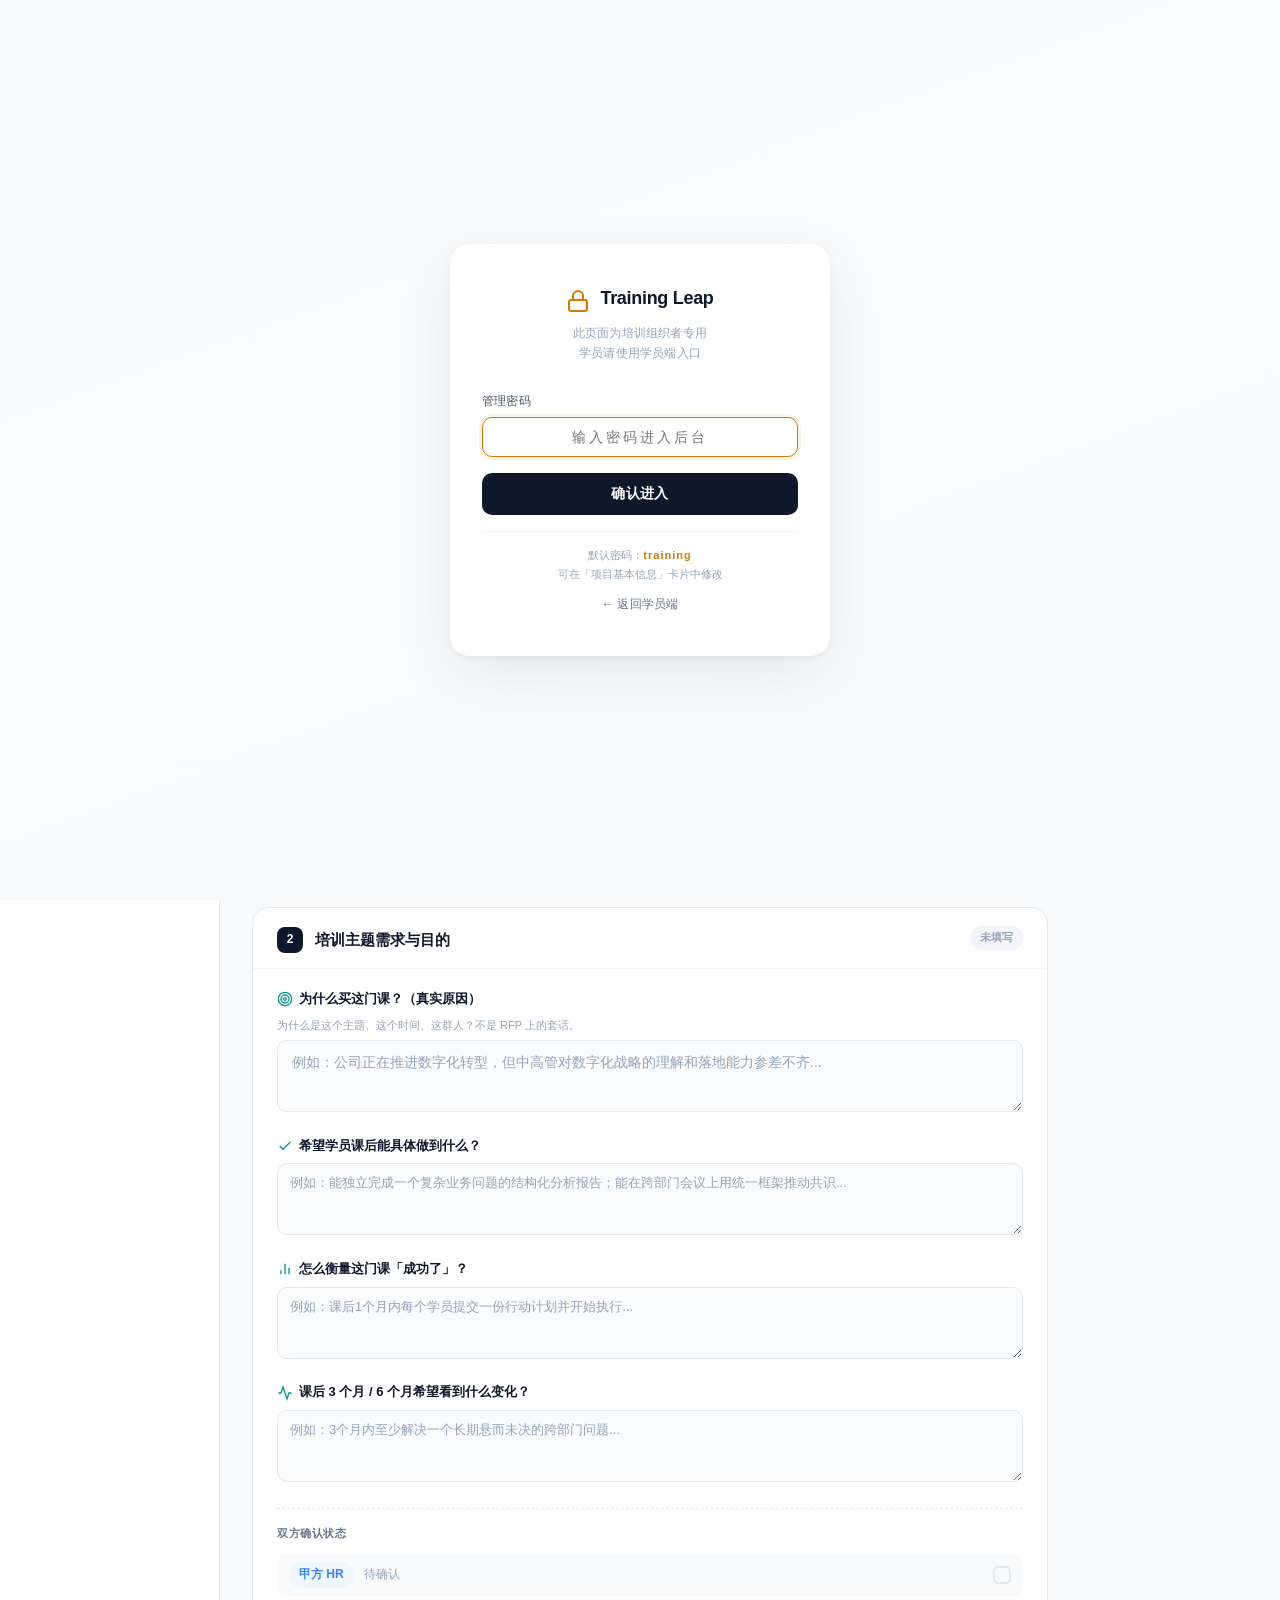
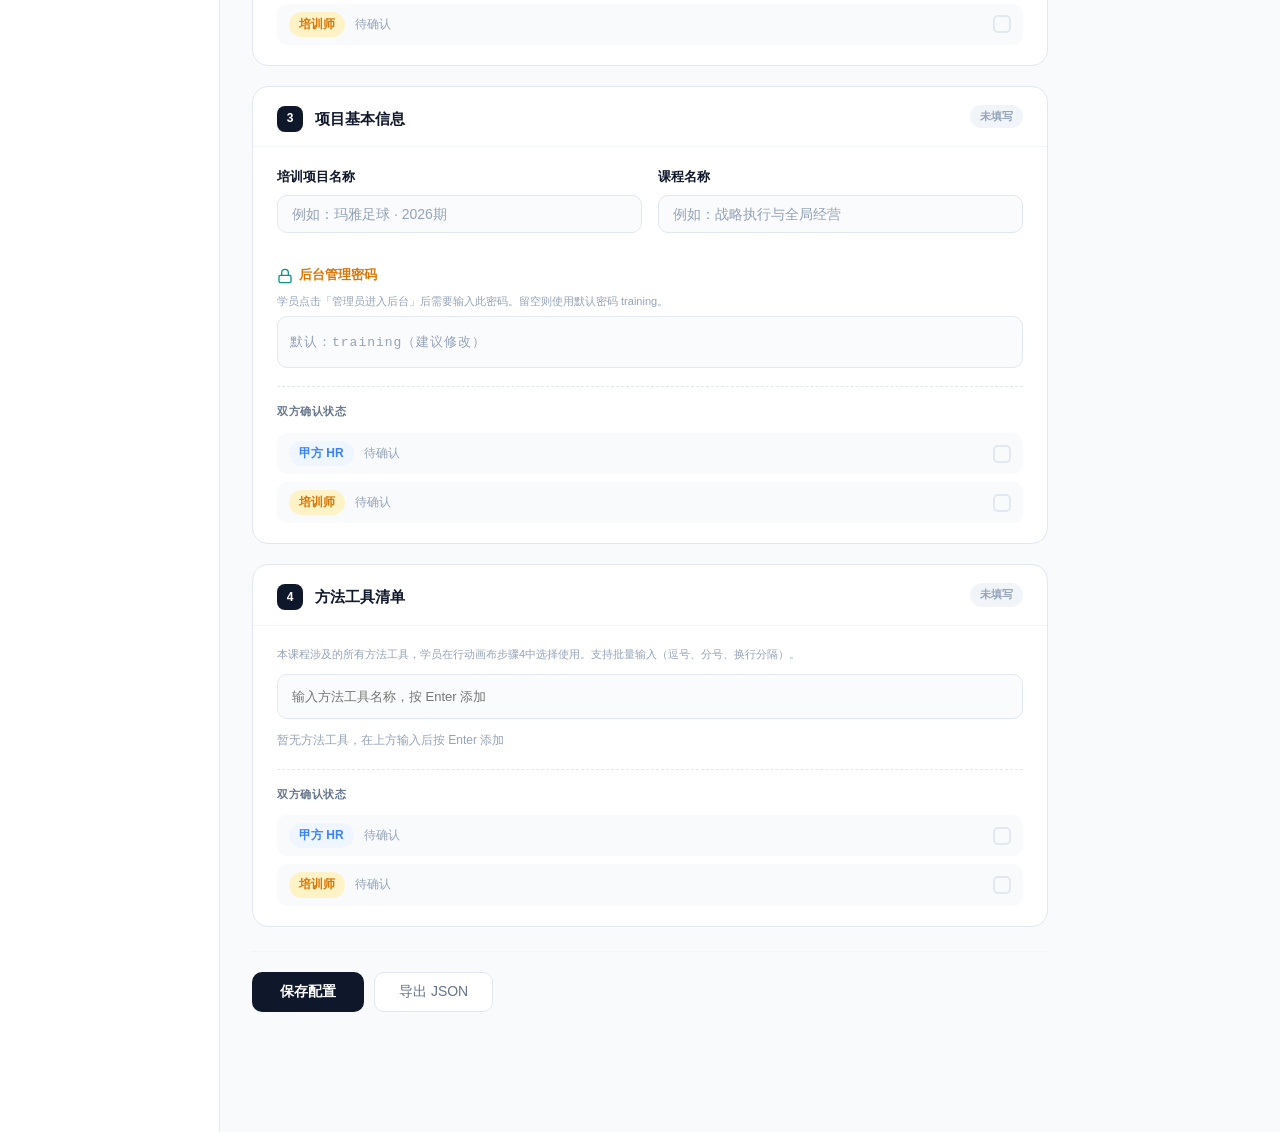
==== commit ae18726d: "feat: add admin gate (password entry) to admin.html - Admin page now shows a password gate on first " ====
--- a/admin.html
+++ b/admin.html
@@ -129,6 +129,26 @@
 .import-textarea{width:100%;min-height:80px;padding:12px 14px;border:1.5px solid var(--border);border-radius:10px;font-size:12px;font-family:monospace;background:#fafbfc;resize:vertical;margin-bottom:10px}
 .import-textarea:focus{outline:none;border-color:var(--accent);background:#fff}
 
+/* Admin gate */
+.gate-overlay{position:fixed;inset:0;background:linear-gradient(160deg,#f8fafc 0%,#fafbfc 45%,var(--bg) 100%);z-index:9999;display:flex;align-items:center;justify-content:center;transition:opacity .3s,visibility .3s}
+.gate-overlay.hidden{opacity:0;visibility:hidden;pointer-events:none}
+.gate-card{width:380px;background:#fff;border-radius:20px;box-shadow:0 2px 8px rgba(0,0,0,.04),0 20px 56px rgba(0,0,0,.08);padding:40px 32px;text-align:center}
+.gate-card .gate-brand{display:flex;align-items:center;justify-content:center;gap:10px;margin-bottom:6px}
+.gate-card .gate-brand svg{width:24px;height:24px;color:var(--amber)}
+.gate-card .gate-title{font-size:18px;font-weight:700;color:var(--ink);margin-bottom:4px;letter-spacing:-.3px}
+.gate-card .gate-sub{font-size:12px;color:var(--light);margin-bottom:28px;line-height:1.7;letter-spacing:.2px}
+.gate-field{text-align:left;margin-bottom:16px}
+.gate-field label{display:block;font-size:12px;font-weight:500;color:#475569;margin-bottom:6px;letter-spacing:.2px}
+.gate-field input{width:100%;padding:11px 14px;border:1.5px solid var(--border);border-radius:10px;font-size:14px;font-family:inherit;text-align:center;letter-spacing:3px;transition:all .2s}
+.gate-field input:focus{outline:none;border-color:var(--amber);box-shadow:0 0 0 3px rgba(217,119,6,.08)}
+.gate-field input.error{border-color:var(--rose);animation:shake .35s ease}
+.gate-btn{width:100%;padding:12px;background:var(--ink);color:#fff;border:none;border-radius:10px;font-size:14px;font-weight:600;cursor:pointer;transition:all .2s;letter-spacing:.3px}
+.gate-btn:hover{background:#1e293b}
+.gate-hint{margin-top:16px;padding-top:14px;border-top:1px solid #f1f5f9;font-size:11px;color:var(--light);line-height:1.7}
+.gate-back{font-size:12px;color:var(--muted);text-decoration:none;display:inline-flex;align-items:center;gap:3px;margin-top:12px;letter-spacing:.2px}
+.gate-back:hover{color:var(--accent)}
+@keyframes shake{0%,100%{transform:translateX(0)}25%{transform:translateX(-6px)}50%{transform:translateX(6px)}75%{transform:translateX(-3px)}85%{transform:translateX(3px)}}
+
 /* Tab content */
 .tab-content{display:none}
 .tab-content.active{display:block}
@@ -141,6 +161,24 @@
 </style>
 </head>
 <body>
+
+<!-- ADMIN GATE -->
+<div class="gate-overlay" id="admin-gate">
+<div class="gate-card">
+  <div class="gate-brand">
+    <svg viewBox="0 0 24 24" fill="none" stroke="currentColor" stroke-width="2" stroke-linecap="round" stroke-linejoin="round"><rect x="3" y="11" width="18" height="11" rx="2"/><path d="M7 11V7a5 5 0 0110 0v4"/></svg>
+    <span class="gate-title">Training Leap</span>
+  </div>
+  <div class="gate-sub">此页面为培训组织者专用<br>学员请使用学员端入口</div>
+  <div class="gate-field">
+    <label>管理密码</label>
+    <input type="password" id="gate-pwd" placeholder="输入密码进入后台">
+  </div>
+  <button class="gate-btn" id="gate-btn">确认进入</button>
+  <div class="gate-hint">默认密码：<strong style="color:var(--amber);letter-spacing:1px">training</strong><br>可在「项目基本信息」卡片中修改</div>
+  <a href="index.html" class="gate-back">&larr; 返回学员端</a>
+</div>
+</div>
 
 <!-- TOPBAR -->
 <div class="topbar">
@@ -300,6 +338,14 @@
           <input class="fi" id="cfg-course" placeholder="例如：战略执行与全局经营">
         </div>
       </div>
+      <div class="fg" style="margin-top:16px">
+        <div class="fg-label" style="color:var(--amber)">
+          <svg class="fl-icon" viewBox="0 0 24 24" fill="none" stroke="currentColor" stroke-width="2"><rect x="3" y="11" width="18" height="11" rx="2"/><path d="M7 11V7a5 5 0 0110 0v4"/></svg>
+          后台管理密码
+        </div>
+        <div class="fg-sub">学员点击「管理员进入后台」后需要输入此密码。留空则使用默认密码 training。</div>
+        <input class="fi fi-sm" id="cfg-admin-pwd" placeholder="默认：training（建议修改）" style="letter-spacing:1px;font-family:monospace">
+      </div>
       <div class="consensus-area" id="consensus-project"></div>
     </div>
     </div>
@@ -365,6 +411,58 @@
 <div class="toast" id="toast"></div>
 
 <script>
+/* ===== ADMIN GATE ===== */
+(function(){
+  var GATE_KEY = "tl_admin_gate";
+  var gate = document.getElementById("admin-gate");
+  var pwdInput = document.getElementById("gate-pwd");
+  var btn = document.getElementById("gate-btn");
+
+  function getAdminPassword(){
+    // Try to read from stored config first
+    try{
+      var S = JSON.parse(localStorage["ac_v6"] || "null") || {};
+      if(S.config && S.config.adminPassword && S.config.adminPassword.trim()){
+        return S.config.adminPassword.trim();
+      }
+    }catch(e){}
+    return "training"; // default
+  }
+
+  function checkGate(){
+    var passed = sessionStorage.getItem(GATE_KEY) === "1";
+    if(passed){
+      gate.classList.add("hidden");
+    }
+    return passed;
+  }
+
+  function doGate(){
+    var entered = (pwdInput.value || "").trim().toLowerCase();
+    var expected = getAdminPassword().toLowerCase();
+    if(entered === expected){
+      sessionStorage.setItem(GATE_KEY, "1");
+      gate.classList.add("hidden");
+    } else {
+      pwdInput.classList.add("error");
+      setTimeout(function(){pwdInput.classList.remove("error");},400);
+      pwdInput.value = "";
+      pwdInput.placeholder = "密码错误，请重新输入";
+    }
+  }
+
+  if(!checkGate()){
+    // Show gate, prevent scroll on body
+    document.body.style.overflow = "hidden";
+    btn.addEventListener("click", doGate);
+    pwdInput.addEventListener("keydown", function(e){
+      if(e.key === "Enter"){e.preventDefault();doGate();}
+    });
+    // Focus input after a brief delay for animation
+    setTimeout(function(){pwdInput.focus();},300);
+  }
+})();
+
 (function() {
 "use strict";
 
@@ -535,6 +633,7 @@
   gv("cfg-pur-change",p.change);
   gv("cfg-program",S.config.program);
   gv("cfg-course",S.config.course);
+  gv("cfg-admin-pwd",S.config.adminPassword);
 }
 function gv(id,val){var el=document.getElementById(id);if(el)el.value=val||"";}
 
@@ -562,6 +661,8 @@
   // project
   S.config.program=gvv("cfg-program");
   S.config.course=gvv("cfg-course");
+  var apwd = gvv("cfg-admin-pwd");
+  if(apwd) S.config.adminPassword = apwd; // only save if non-empty
 
   // Record edit metadata for each card that changed
   recordEditMeta("audience", hasAudience());
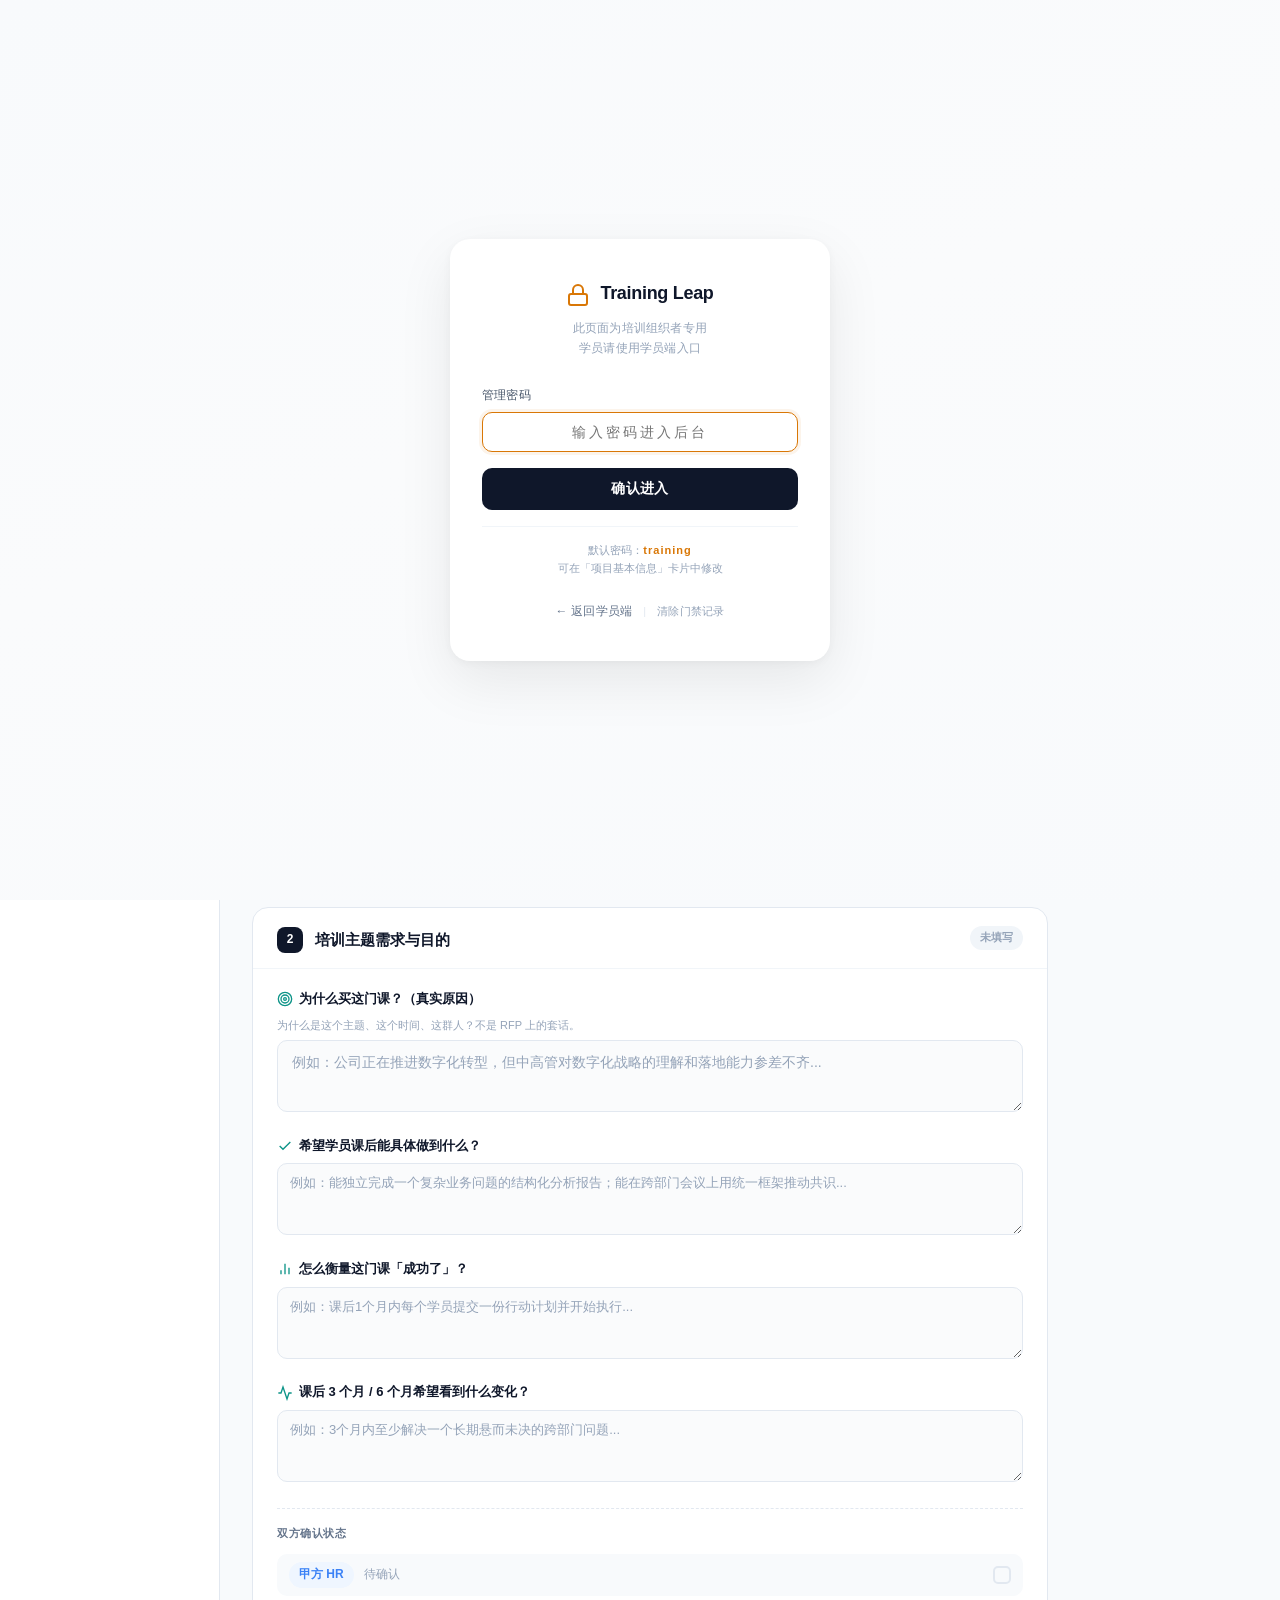
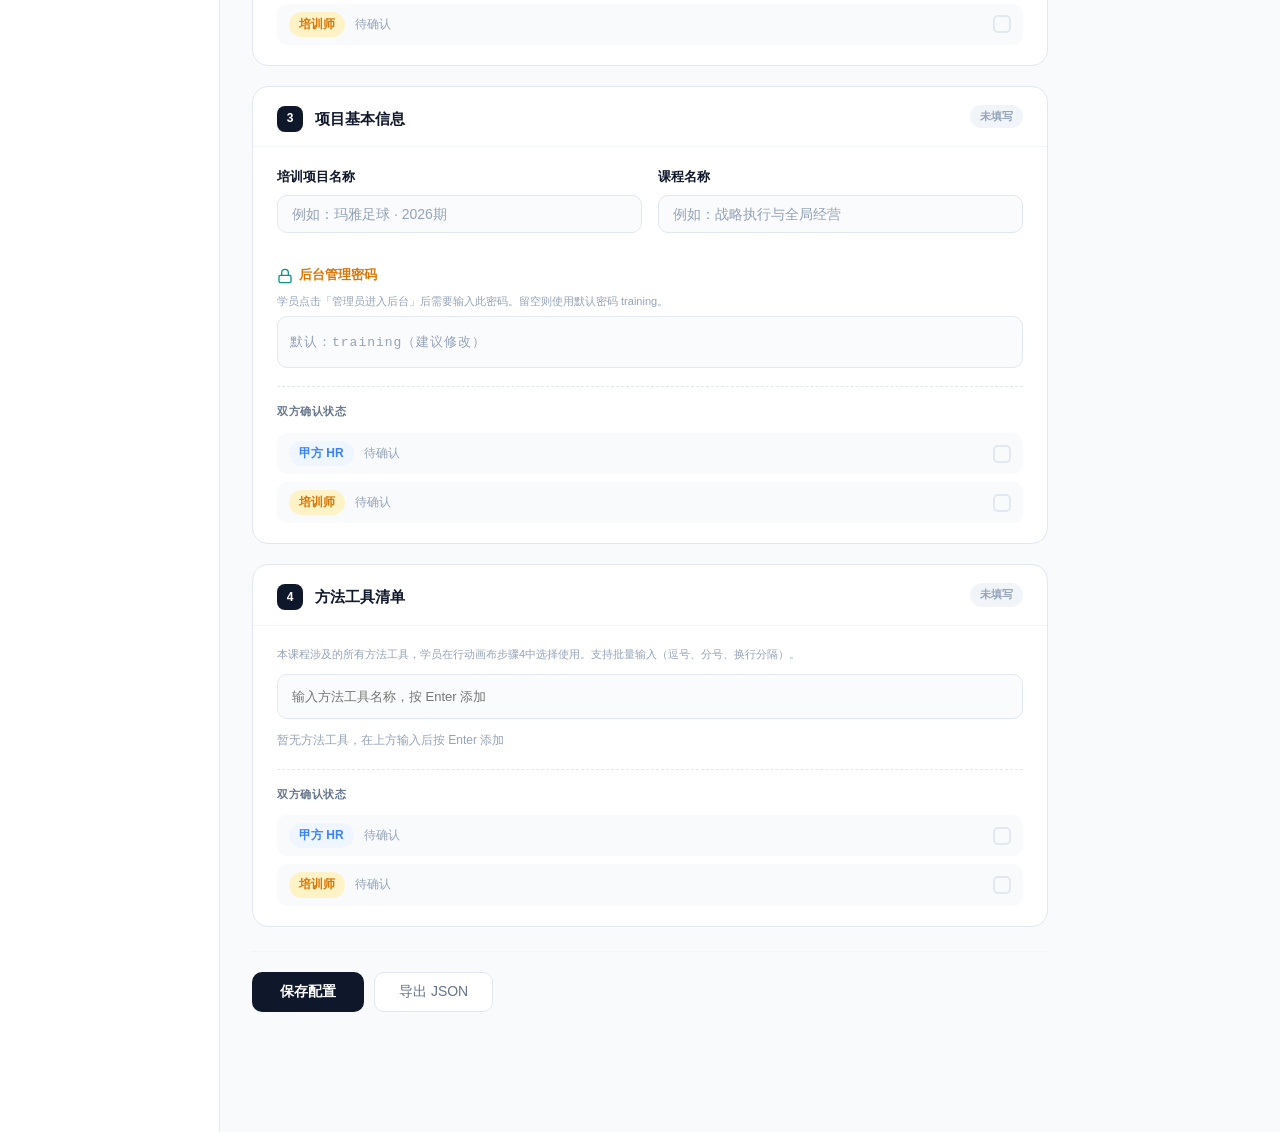
==== commit 7117cbb1: "fix: admin gate scroll & reset issues - Fix main page not scrollable after passing gate (restore bod" ====
--- a/admin.html
+++ b/admin.html
@@ -130,7 +130,7 @@
 .import-textarea:focus{outline:none;border-color:var(--accent);background:#fff}
 
 /* Admin gate */
-.gate-overlay{position:fixed;inset:0;background:linear-gradient(160deg,#f8fafc 0%,#fafbfc 45%,var(--bg) 100%);z-index:9999;display:flex;align-items:center;justify-content:center;transition:opacity .3s,visibility .3s}
+.gate-overlay{position:fixed;inset:0;background:linear-gradient(160deg,#f8fafc 0%,#fafbfc 45%,var(--bg) 100%);z-index:9999;display:flex;align-items:center;justify-content:center;transition:opacity .3s,visibility .3s;overflow-y:auto;padding:20px}
 .gate-overlay.hidden{opacity:0;visibility:hidden;pointer-events:none}
 .gate-card{width:380px;background:#fff;border-radius:20px;box-shadow:0 2px 8px rgba(0,0,0,.04),0 20px 56px rgba(0,0,0,.08);padding:40px 32px;text-align:center}
 .gate-card .gate-brand{display:flex;align-items:center;justify-content:center;gap:10px;margin-bottom:6px}
@@ -176,7 +176,11 @@
   </div>
   <button class="gate-btn" id="gate-btn">确认进入</button>
   <div class="gate-hint">默认密码：<strong style="color:var(--amber);letter-spacing:1px">training</strong><br>可在「项目基本信息」卡片中修改</div>
-  <a href="index.html" class="gate-back">&larr; 返回学员端</a>
+  <div style="margin-top:12px;font-size:11px">
+    <a href="index.html" class="gate-back">&larr; 返回学员端</a>
+    <span style="color:var(--border);margin:0 8px">|</span>
+    <a href="javascript:void(0)" id="gate-reset-this" style="color:var(--light);text-decoration:none;font-size:11px;letter-spacing:.2px" onclick="sessionStorage.removeItem('tl_admin_gate');location.reload()">清除门禁记录</a>
+  </div>
 </div>
 </div>
 
@@ -194,6 +198,10 @@
       <svg width="14" height="14" viewBox="0 0 24 24" fill="none" stroke="currentColor" stroke-width="2"><path d="M18 13v6a2 2 0 01-2 2H5a2 2 0 01-2-2V8a2 2 0 012-2h6"/><polyline points="15 3 21 3 21 9"/><line x1="10" y1="14" x2="21" y2="3"/></svg>
       返回主页
     </a>
+    <button id="btn-reset-gate" class="tb-link" type="button" style="border:none;background:none;cursor:pointer;font-family:inherit">
+      <svg width="14" height="14" viewBox="0 0 24 24" fill="none" stroke="currentColor" stroke-width="2"><polyline points="1 4 1 10 7 10"/><path d="M3.51 15a9 9 0 102.13-9.36L1 10"/></svg>
+      重置门禁
+    </button>
   </div>
 </div>
 
@@ -433,6 +441,7 @@
     var passed = sessionStorage.getItem(GATE_KEY) === "1";
     if(passed){
       gate.classList.add("hidden");
+      document.body.style.overflow = "";
     }
     return passed;
   }
@@ -443,6 +452,7 @@
     if(entered === expected){
       sessionStorage.setItem(GATE_KEY, "1");
       gate.classList.add("hidden");
+      document.body.style.overflow = "";
     } else {
       pwdInput.classList.add("error");
       setTimeout(function(){pwdInput.classList.remove("error");},400);
@@ -875,6 +885,22 @@
 document.getElementById("btn-export").addEventListener("click",doExport);
 document.getElementById("btn-import").addEventListener("click",doImport);
 
+var btnResetGate = document.getElementById("btn-reset-gate");
+if(btnResetGate){
+  btnResetGate.addEventListener("click", function(){
+    sessionStorage.removeItem("tl_admin_gate");
+    var gate = document.getElementById("admin-gate");
+    if(gate){
+      gate.classList.remove("hidden");
+      document.body.style.overflow = "hidden";
+      setTimeout(function(){
+        var inp = document.getElementById("gate-pwd");
+        if(inp){inp.value="";inp.focus();inp.placeholder="输入密码进入后台";}
+      },100);
+    }
+  });
+}
+
 var methodInput=document.getElementById("method-text-input");
 if(methodInput){
   methodInput.addEventListener("keydown",function(e){
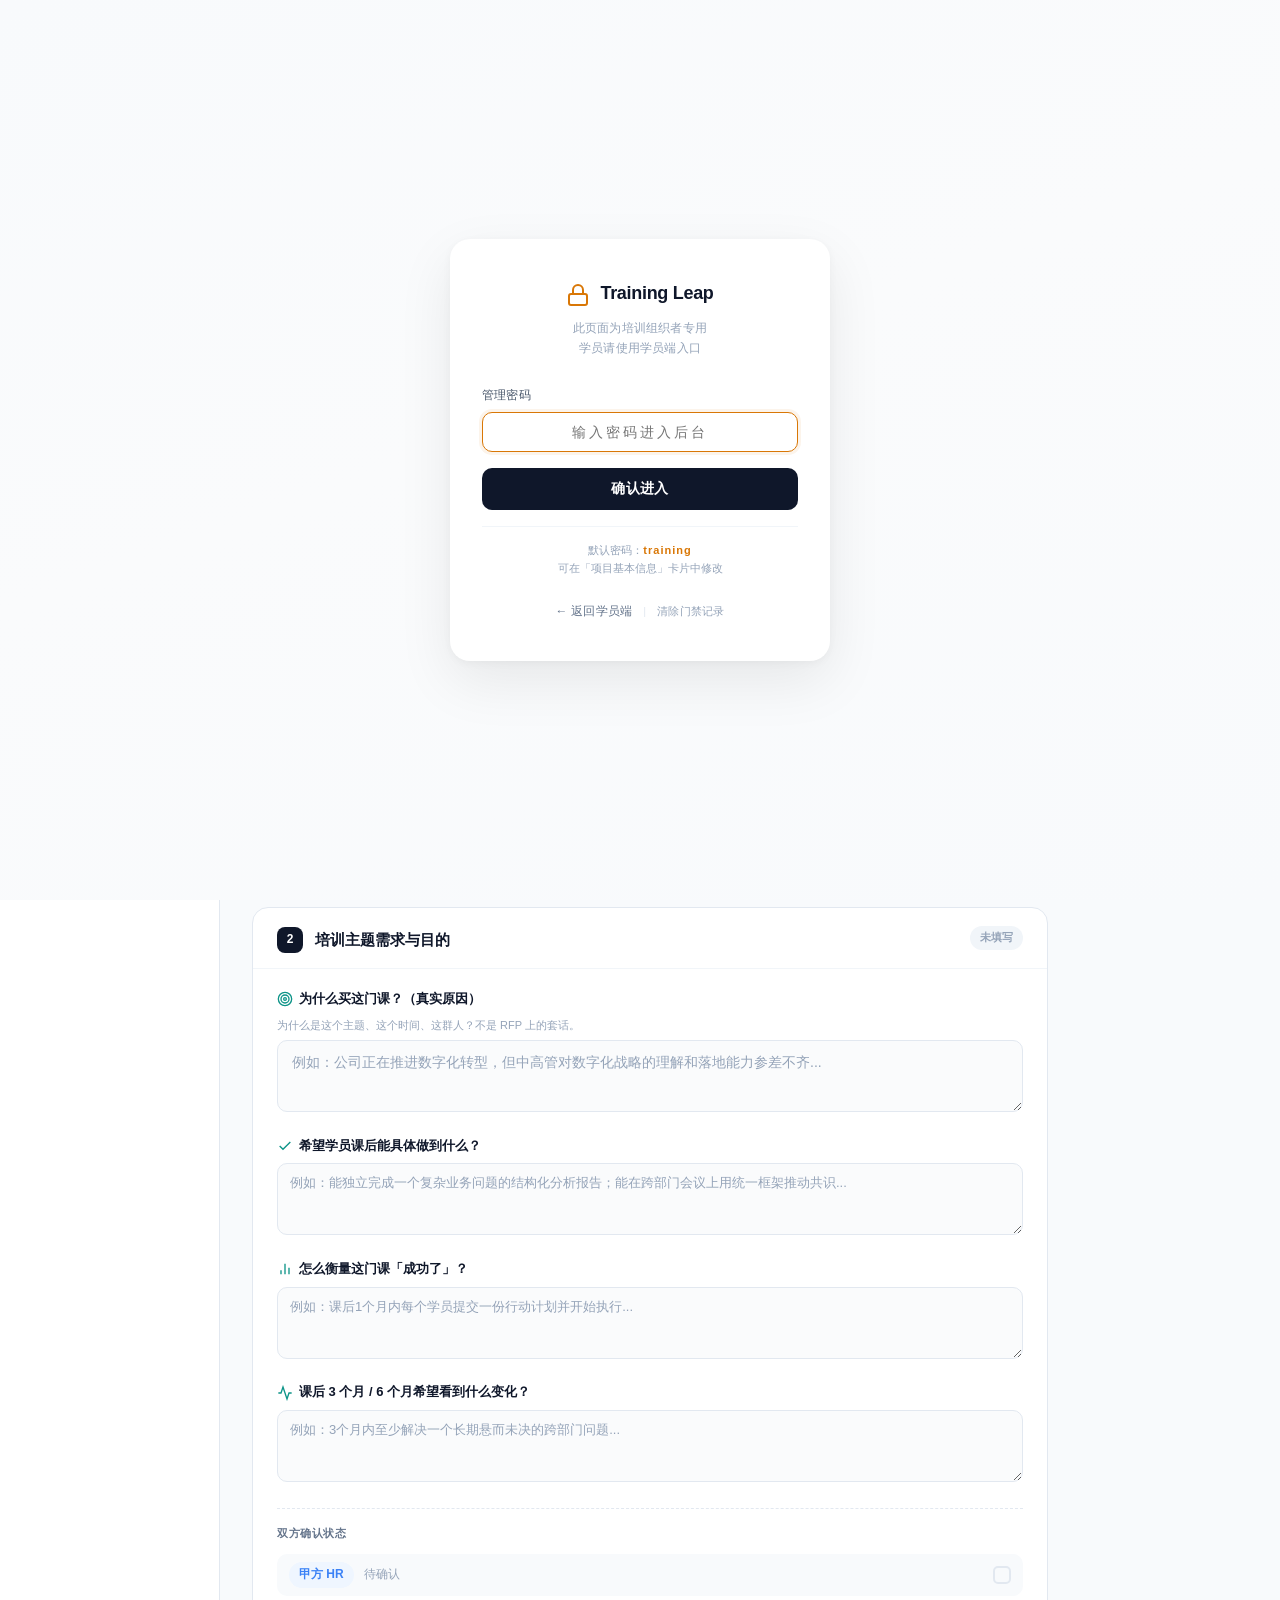
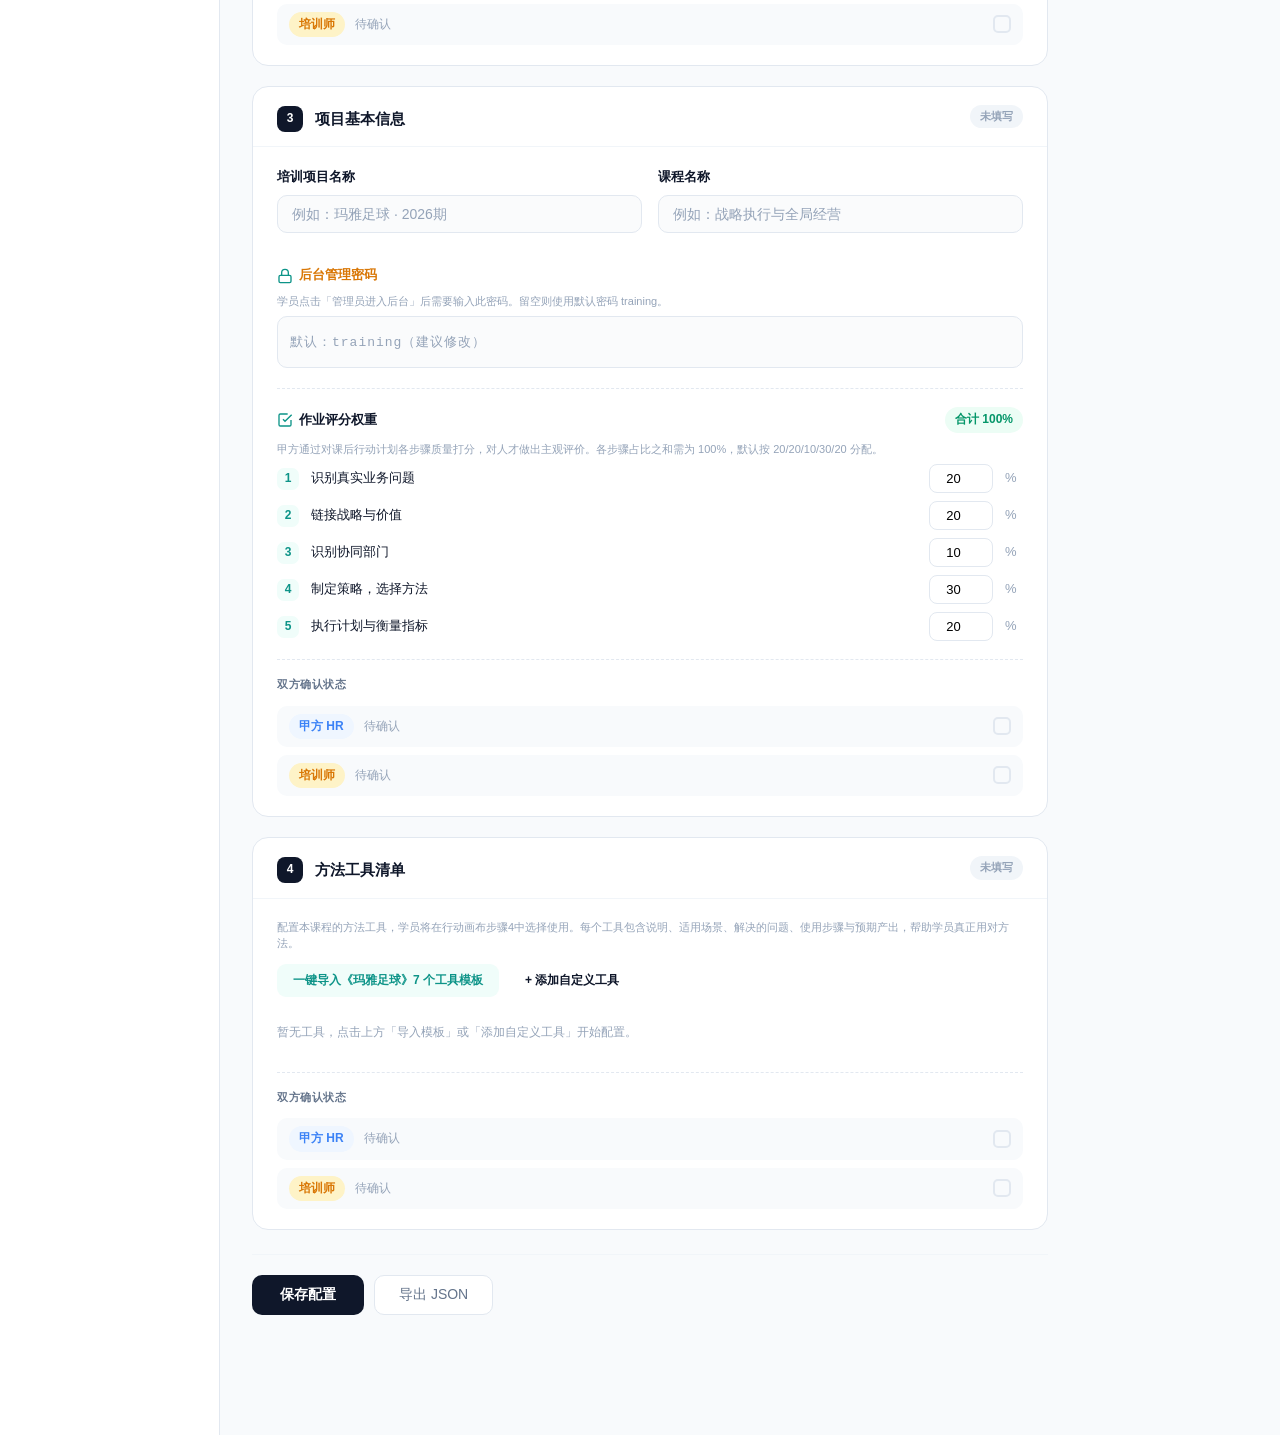
==== commit eabd05e5: "feat: scoring system + structured tool application (V1) 1. 评分系统 (甲方需求)    - 后台「项目基本信息」新增作业评分权重配置 (默认" ====
--- a/admin.html
+++ b/admin.html
@@ -14,7 +14,7 @@
   --amber:#d97706;--amber-bg:#fef3c7;
   --hr-color:#3b82f6;--hr-bg:#eff6ff;
 }
-body{font-family:-apple-system,"PingFang SC","Helvetica Neue","Noto Sans SC",sans-serif;background:var(--bg);color:var(--ink);min-height:100vh;line-height:1.6;-webkit-font-smoothing:antialiased}
+body{font-family:-apple-system,"PingFang SC","Helvetica Neue","Noto Sans SC",sans-serif;background:var(--bg);color:var(--ink);min-height:100vh;line-height:1.6;-webkit-font-smoothing:antialiased;overflow:auto}
 
 /* TOPBAR */
 .topbar{display:flex;align-items:center;justify-content:space-between;height:56px;background:#fff;border-bottom:1px solid var(--border);padding:0 28px;position:sticky;top:0;z-index:100}
@@ -85,6 +85,71 @@
 
 /* CONSENSUS AREA — new */
 .consensus-area{margin-top:18px;padding-top:16px;border-top:1px dashed var(--border)}
+
+/* WEIGHTS */
+.weights-block{margin-top:20px;padding-top:18px;border-top:1px dashed var(--border)}
+.weights-head{display:flex;align-items:center;justify-content:space-between;margin-bottom:8px}
+.weights-total{font-size:12px;font-weight:600;padding:3px 10px;border-radius:20px;background:var(--ok-bg);color:var(--ok)}
+.weights-total.bad{background:#fef2f2;color:#dc2626}
+.weights-rows{display:flex;flex-direction:column;gap:8px;margin-top:6px}
+.weight-row{display:flex;align-items:center;gap:12px}
+.weight-row .wr-num{width:22px;height:22px;border-radius:7px;background:var(--accent-bg);color:var(--accent);font-size:12px;font-weight:700;display:flex;align-items:center;justify-content:center;flex-shrink:0}
+.weight-row .wr-name{flex:1;font-size:13px;color:var(--ink)}
+.weight-row .wr-input{width:64px;padding:6px 10px;border:1.5px solid var(--border);border-radius:8px;font-size:13px;text-align:center;font-family:inherit}
+.weight-row .wr-input:focus{outline:none;border-color:var(--accent)}
+.weight-row .wr-pct{font-size:13px;color:var(--light);width:18px;text-align:left}
+
+/* METHOD TOOL CARDS */
+.method-toolbar{display:flex;gap:10px;margin-bottom:14px;flex-wrap:wrap}
+.btn-tool{padding:8px 16px;border-radius:9px;font-size:12px;font-weight:600;cursor:pointer;border:1.5px solid var(--accent-border);background:var(--accent-bg);color:var(--accent);transition:all .15s}
+.btn-tool:hover{background:var(--accent);color:#fff}
+.btn-sec{padding:10px 20px;background:#fff;color:var(--light);border:1.5px solid var(--border);border-radius:10px;font-size:14px;font-weight:500;cursor:pointer;transition:all .15s}
+.btn-sec:hover{border-color:var(--muted)}
+.tool-cards{display:flex;flex-direction:column;gap:12px}
+.tool-card{border:1.5px solid var(--border);border-radius:12px;padding:14px 16px;background:var(--bg);transition:border-color .15s}
+.tool-card.folded{cursor:pointer}
+.tool-card-hd{display:flex;align-items:center;gap:10px}
+.tool-card-hd .tc-name{font-size:14px;font-weight:700;color:var(--ink);flex:1}
+.tool-card-hd .tc-toggle{color:var(--muted);cursor:pointer;font-size:11px;display:flex;align-items:center;gap:4px;user-select:none}
+.tool-card .tc-fields{margin-top:12px;display:none;flex-direction:column;gap:10px}
+.tool-card.open .tc-fields{display:flex}
+.tool-card .tc-fields.open{display:flex}
+.tc-field{display:flex;flex-direction:column;gap:4px}
+.tc-field label{font-size:11px;font-weight:600;color:var(--muted);text-transform:uppercase;letter-spacing:.4px}
+.tc-field input,.tc-field textarea{padding:8px 12px;border:1.5px solid var(--border);border-radius:8px;font-size:13px;font-family:inherit;color:var(--ink);resize:vertical}
+.tc-field input:focus,.tc-field textarea:focus{outline:none;border-color:var(--accent)}
+.tc-rm{margin-left:auto;background:none;border:none;color:#dc2626;cursor:pointer;font-size:12px;font-weight:600;padding:4px 8px;border-radius:6px}
+.tc-rm:hover{background:#fef2f2}
+.tool-empty{font-size:12px;color:var(--light);padding:12px 0}
+
+/* STUDENT DETAIL MODAL */
+.st-detail-overlay{position:fixed;inset:0;background:rgba(15,23,42,.45);z-index:9999;display:flex;align-items:flex-start;justify-content:center;padding:30px 16px;overflow-y:auto}
+.st-detail{background:#fff;border-radius:16px;width:760px;max-width:100%;max-height:none;box-shadow:0 24px 60px rgba(0,0,0,.2);overflow:hidden;display:flex;flex-direction:column}
+.st-detail-head{display:flex;align-items:flex-start;gap:12px;padding:22px 26px;border-bottom:1px solid #f1f5f9;position:sticky;top:0;background:#fff;z-index:2}
+.st-detail-head .sd-info{flex:1}
+.st-detail-head h3{font-size:18px;font-weight:700;color:var(--ink);margin-bottom:4px}
+.st-detail-head .sd-sub{font-size:12px;color:var(--light)}
+.st-detail-body{padding:20px 26px;overflow-y:auto}
+.sd-step{border:1px solid var(--border);border-radius:12px;margin-bottom:14px;overflow:hidden}
+.sd-step-hd{display:flex;align-items:center;gap:10px;padding:12px 16px;background:var(--bg)}
+.sd-step-hd .sd-num{width:24px;height:24px;border-radius:7px;background:var(--accent);color:#fff;font-size:12px;font-weight:700;display:flex;align-items:center;justify-content:center;flex-shrink:0}
+.sd-step-hd .sd-step-name{font-size:13px;font-weight:700;color:var(--ink);flex:1}
+.sd-step-hd .sd-weight{font-size:11px;color:var(--muted)}
+.sd-step-bd{padding:14px 16px;font-size:13px;color:var(--ink);line-height:1.7;white-space:pre-wrap;word-break:break-word}
+.sd-step-bd.empty{color:var(--light);font-style:italic}
+.sd-score{display:flex;align-items:center;gap:8px;padding:10px 16px;border-top:1px dashed var(--border);background:#fafbfc}
+.sd-score-label{font-size:12px;font-weight:600;color:var(--muted);margin-right:4px}
+.sd-stars{display:flex;gap:3px}
+.sd-star{width:22px;height:22px;cursor:pointer;color:#cbd5e1;transition:color .12s;font-size:20px;line-height:1;user-select:none}
+.sd-star.on{color:#f59e0b}
+.sd-score-val{font-size:12px;color:var(--light);margin-left:4px}
+.sd-total{display:flex;align-items:center;justify-content:space-between;padding:16px 26px;border-top:2px solid #f1f5f9;background:linear-gradient(135deg,#f0fdfa,#fafbfc);position:sticky;bottom:0}
+.sd-total .sd-total-label{font-size:13px;font-weight:600;color:var(--ink)}
+.sd-total .sd-total-score{font-size:26px;font-weight:800;color:var(--accent)}
+.sd-total .sd-total-score small{font-size:13px;font-weight:600;color:var(--light)}
+.sd-save{margin-top:0}
+.sd-tool-block{margin-top:8px;padding:10px 12px;background:var(--bg);border-radius:8px;font-size:12px;color:var(--ink);line-height:1.6}
+.sd-tool-block .sd-tool-name{font-weight:700;color:var(--accent);margin-bottom:2px}
 .consensus-label{font-size:11px;font-weight:600;color:var(--muted);text-transform:uppercase;letter-spacing:.5px;margin-bottom:12px}
 .party-row{display:flex;align-items:center;gap:10px;margin-bottom:8px;padding:8px 12px;background:var(--bg);border-radius:10px;transition:all .15s}
 .party-row:last-child{margin-bottom:0}
@@ -354,6 +419,20 @@
         <div class="fg-sub">学员点击「管理员进入后台」后需要输入此密码。留空则使用默认密码 training。</div>
         <input class="fi fi-sm" id="cfg-admin-pwd" placeholder="默认：training（建议修改）" style="letter-spacing:1px;font-family:monospace">
       </div>
+
+      <!-- 作业评分权重 -->
+      <div class="weights-block">
+        <div class="weights-head">
+          <div class="fg-label" style="margin:0">
+            <svg class="fl-icon" viewBox="0 0 24 24" fill="none" stroke="currentColor" stroke-width="2"><path d="M9 11l3 3L22 4"/><path d="M21 12v7a2 2 0 01-2 2H5a2 2 0 01-2-2V5a2 2 0 012-2h11"/></svg>
+            作业评分权重
+          </div>
+          <span class="weights-total" id="weights-total">合计 100%</span>
+        </div>
+        <div class="fg-sub">甲方通过对课后行动计划各步骤质量打分，对人才做出主观评价。各步骤占比之和需为 100%，默认按 20/20/10/30/20 分配。</div>
+        <div class="weights-rows" id="weights-rows"></div>
+      </div>
+
       <div class="consensus-area" id="consensus-project"></div>
     </div>
     </div>
@@ -371,11 +450,13 @@
       </div>
     </div>
     <div class="ccbody">
-      <div class="fg-sub" style="margin-bottom:12px">本课程涉及的所有方法工具，学员在行动画布步骤4中选择使用。支持批量输入（逗号、分号、换行分隔）。</div>
-      <div class="method-row" id="method-input-wrap">
-        <input type="text" id="method-text-input" placeholder="输入方法工具名称，按 Enter 添加">
-      </div>
-      <div class="mtags" id="configured-methods-list"></div>
+      <div class="fg-sub" style="margin-bottom:12px">配置本课程的方法工具，学员将在行动画布步骤4中选择使用。每个工具包含说明、适用场景、解决的问题、使用步骤与预期产出，帮助学员真正用对方法。</div>
+      <div class="method-toolbar">
+        <button class="btn-tool" id="btn-import-preset" type="button">一键导入《玛雅足球》7 个工具模板</button>
+        <button class="btn-tool" id="btn-add-tool" type="button" style="border-color:var(--border);background:#fff;color:var(--ink)">+ 添加自定义工具</button>
+      </div>
+      <div class="tool-cards" id="tool-cards"></div>
+      <div class="tool-empty" id="tool-empty" style="display:none">暂无工具，点击上方「导入模板」或「添加自定义工具」开始配置。</div>
       <div class="consensus-area" id="consensus-methods"></div>
     </div>
     </div>
@@ -396,7 +477,7 @@
 
       <div class="st-table">
         <table>
-          <thead><tr><th>姓名</th><th>公司/项目</th><th>计划标题</th><th>状态</th><th>进度</th><th>最后更新</th></tr></thead>
+          <thead><tr><th>姓名</th><th>公司/项目</th><th>计划标题</th><th>状态</th><th>进度</th><th>评分</th><th>最后更新</th></tr></thead>
           <tbody id="student-tbody"></tbody>
         </table>
       </div>
@@ -415,6 +496,9 @@
 
   </div><!-- /main -->
 </div><!-- /admin-wrap -->
+
+<!-- STUDENT DETAIL / SCORING MODAL -->
+<div id="st-detail-overlay" style="display:none"></div>
 
 <div class="toast" id="toast"></div>
 
@@ -441,7 +525,7 @@
     var passed = sessionStorage.getItem(GATE_KEY) === "1";
     if(passed){
       gate.classList.add("hidden");
-      document.body.style.overflow = "";
+      document.body.style.overflow = "auto";
     }
     return passed;
   }
@@ -452,7 +536,7 @@
     if(entered === expected){
       sessionStorage.setItem(GATE_KEY, "1");
       gate.classList.add("hidden");
-      document.body.style.overflow = "";
+      document.body.style.overflow = "auto";
     } else {
       pwdInput.classList.add("error");
       setTimeout(function(){pwdInput.classList.remove("error");},400);
@@ -644,12 +728,77 @@
   gv("cfg-program",S.config.program);
   gv("cfg-course",S.config.course);
   gv("cfg-admin-pwd",S.config.adminPassword);
+  renderWeights();
+}
+
+function defaultWeights(){
+  return { s1:20, s2:20, s3:10, s4:30, s5:20 };
+}
+function getWeights(){
+  if(!S.config.weights) S.config.weights = defaultWeights();
+  // Ensure all keys exist
+  var d = defaultWeights();
+  for(var k in d){ if(!(k in S.config.weights)) S.config.weights[k] = d[k]; }
+  return S.config.weights;
+}
+var STEP_NAMES = ["识别真实业务问题","链接战略与价值","识别协同部门","制定策略，选择方法","执行计划与衡量指标"];
+function renderWeights(){
+  var wrap = document.getElementById("weights-rows");
+  var totalEl = document.getElementById("weights-total");
+  if(!wrap) return;
+  var w = getWeights();
+  var html = "";
+  for(var i=1;i<=5;i++){
+    var key = "s"+i;
+    html += '<div class="weight-row">';
+    html +=   '<span class="wr-num">'+i+'</span>';
+    html +=   '<span class="wr-name">'+STEP_NAMES[i-1]+'</span>';
+    html +=   '<input class="wr-input" type="number" min="0" max="100" data-wk="'+key+'" value="'+w[key]+'">';
+    html +=   '<span class="wr-pct">%</span>';
+    html += '</div>';
+  }
+  wrap.innerHTML = html;
+
+  var inputs = wrap.querySelectorAll(".wr-input");
+  for(var j=0;j<inputs.length;j++){
+    (function(inp){
+      inp.addEventListener("input", function(){
+        var wk = inp.getAttribute("data-wk");
+        var v = parseInt(inp.value, 10);
+        if(isNaN(v) || v < 0) v = 0;
+        if(v > 100) { v = 100; inp.value = 100; }
+        S.config.weights[wk] = v;
+        updateWeightsTotal();
+        saveStore(S);
+      });
+    })(inputs[j]);
+  }
+  updateWeightsTotal();
+}
+function updateWeightsTotal(){
+  var totalEl = document.getElementById("weights-total");
+  if(!totalEl) return;
+  var w = getWeights();
+  var sum = 0;
+  for(var k in w) sum += (w[k]||0);
+  totalEl.textContent = "合计 " + sum + "%";
+  if(sum === 100) totalEl.className = "weights-total";
+  else totalEl.className = "weights-total bad";
 }
 function gv(id,val){var el=document.getElementById(id);if(el)el.value=val||"";}
 
 /* ===== SAVE ===== */
 
 function doSave(){
+  // validate weights
+  var w = getWeights();
+  var sum = 0; for(var k in w) sum += (w[k]||0);
+  if(sum !== 100){
+    toast("作业评分权重合计必须为 100%（当前 "+sum+"%），请调整后再保存");
+    var te = document.getElementById("weights-total");
+    if(te){ te.classList.add("bad"); }
+    return;
+  }
   // audience
   var aud={
     level:gvv("cfg-aud-level"),
@@ -714,41 +863,180 @@
   toast("导出成功");
 }
 
-/* ===== METHODS ===== */
+/* ===== METHODS (structured tool manager) ===== */
+
+var PRESET_TOOLS = [
+  { name:"市场与产品组合分析", desc:"对市场和产品做交叉判断，明确投入重点", when:"年度计划制定前",
+    problem:"面对多个产品线和多个区域市场，资源有限，不知道应该重点投入哪个、收缩哪个、放弃哪个。销售、生产、研发各说各有理，无法形成统一判断。",
+    steps:"1. 对每个目标市场的规模、增长趋势、利润吸引力、竞争激烈程度、我方优劣势做出系统评估\n2. 对每条产品线的产能规模、实际产量、利润率、所处生命周期阶段及趋势做出分析\n3. 建立产品-市场组合矩阵，在矩阵中明确各组合的竞争优势点，据此制定差异化的营销策略和产能分配方案",
+    output:"产出“市场-产品组合优先级清单”，明确下一年度重点投入哪些组合、维持哪些、逐步退出哪些，避免资源平均分配" },
+  { name:"细分市场价值判断", desc:"分析不同客户群价值，指导资源投放优先序", when:"新品投放或新市场进入前",
+    problem:"同一个产品在不同客户群体那里被看重的东西完全不一样——有人要便宜，有人要性能，有人要交付快。如果用一套策略打所有客户，要么丢了单子，要么花了冤枉钱。需要搞清楚哪些细分市场值得进、进了之后怎么配置资源。",
+    steps:"1. 对每个细分市场进行三维价值分析：市场吸引力、竞争烈度、客户价值偏好\n2. 基于三维价值分析结果，判断我方在该市场的获胜几率，并明确资源配置的力度和方式\n3. 按照价值贡献度对细分市场进行排序，制定产品产能和供货的优先分配序列",
+    output:"产出一份“细分市场优先级排序表”，指导销售资源投放和产能分配决策，避免高价值客户需求被低价值订单挤占" },
+  { name:"供需衔接瓶颈识别", desc:"找到供-需之间卡在哪、怎么打通", when:"交付延期频发、产销矛盾突出时",
+    problem:"销售接回来的订单，生产做不出来；生产做出来的产品，销售又卖不出去。交付延期频繁发生，客户满意度下降，丢单率上升。表面是生产问题，实际是供需之间没有一套有效的衔接机制。",
+    steps:"1. 战略层面瓶颈识别：判断拿单能力与产能交付能力之间的缺口（“敢不敢接单”与“能不能做出来”的落差）\n2. 年度层面瓶颈识别：分析已有订单的履约率和产能的实际利用效率\n3. 将战略改善策略和年度应对策略分别落实到具体的时间节点、所需资源和可衡量的指标",
+    output:"产出一份“供需瓶颈清单及改善方案”，明确谁在什么时间之前解决哪个卡点，用交付周期和订单满足率衡量效果" },
+  { name:"资源匹配与优先级排序", desc:"在有限资金下做取舍，确保钱花在刀刃上", when:"年度预算编制、季度资金调度前",
+    problem:"钱永远不够用。销售部门要增加市场投入，研发部门要增加新品开发，生产部门要更新设备，每个部门都有理由要钱。但一旦都满足，现金流就会出问题。需要在有限资金下做出取舍。",
+    steps:"1. 整体流出现金流规划：梳理全部投资性支出和运营性支出\n2. 整体现金存量与流入规划：盘点现金存量、销售回款预测、其他资金来源\n3. 测算资金缺口，制定融资计划\n4. 将收入目标和回款计划落实到当年的销售计划中\n5. 对所有支出项目按“战略优先”和“现金流安全优先”排序，砍掉或延后低优先级支出",
+    output:"产出一份“年度资金优先级排序方案”，明确哪些支出必须保障、哪些可以压缩、哪些延后执行，确保预算削减不影响核心产出" },
+  { name:"动态竞争分析", desc:"预判对手动作，提前调整自身策略", when:"季度经营分析会前",
+    problem:"市场竞争不是静态的——你降价对手可能跟，你进入新对手可能跟进或撤退。如果只盯着自己的一亩三分地，很容易被对手的突然动作打个措手不及。需要预判对手可能怎么走，提前做好应对。",
+    steps:"1. 收集并分析竞争对手的产能规模和各细分市场份额数据\n2. 分析全行业分产品、分市场的产销总量与结构分布\n3. 基于份额数据和产能布局，推测对手可能的策略意图（进攻/防守/扩张/收缩）\n4. 明确自己在各细分市场的营销策略，并对自身产品和产能规划做出调整",
+    output:"产出一份“季度竞争态势判断及我方应对要点”，帮助团队统一对竞争格局的认知，避免被对手带节奏" },
+  { name:"战略规划与执行策略", desc:"将大目标拆解为部门可执行的硬仗清单", when:"年度经营计划编制时",
+    problem:"公司有大战略目标——比如三年内做到某个细分市场第一。但落到中层干部头上，不知道怎么把这个大目标拆成自己部门的具体行动。各部门各干各的，年底一算账发现离目标差得远。",
+    steps:"1. 完成外部分析和内部分析，形成商业展望和关键假设\n2. 明确战略期末需要达成的量化、可衡量的总体目标\n3. 将总体目标拆解为具体战略举措，明确时间节点、产出物、资源、协同部门及责任人\n4. 整合现金流和预算规划，确保战略举措财务可行\n5. 识别关键风险并制定应对预案\n6. 设定阶段性绩效指标和检查时间节点，形成闭环跟踪",
+    output:"产出一份“年度经营计划执行表”，包含责任人、时间节点、产出物和衡量标准，确保目标分解到人" },
+  { name:"作业成本分析", desc:"核算产品真实成本，引导降本不搞一刀切", when:"产品线盈利审视、成本削减项目启动时",
+    problem:"财务说某产品亏钱，但销售说这款产品有战略意义不能砍。很多公司只知道产品直接成本，不知道把产能占用、管理费用分摊进去后的真实成本。结果看起来赚钱的产品其实在赔钱。",
+    steps:"1. 基于产能占用和合理分摊规则（工时、设备占用、管理费用等）核算每个产品的完全成本\n2. 将完全成本与市场价格及实际成交价对比，测算每个产品的真实利润贡献\n3. 基于利润贡献分析，识别低效和高成本产品与产能，制定优化方案",
+    output:"产出一份“各产品真实利润贡献清单”，识别哪些产品值得保留、哪些需要优化或退出，引导降本不搞一刀切" }
+];
+
+// Normalize: old format had methods as plain strings; convert to objects
+function normalizeMethods(){
+  if(!S.config.methods) return;
+  var arr = [];
+  for(var i=0;i<S.config.methods.length;i++){
+    var m = S.config.methods[i];
+    if(typeof m === "string"){
+      arr.push({ name: m, desc:"", when:"", problem:"", steps:"", output:"" });
+    } else if(m && typeof m === "object"){
+      arr.push({ name:m.name||"", desc:m.desc||"", when:m.when||"", problem:m.problem||"", steps:m.steps||"", output:m.output||"" });
+    }
+  }
+  S.config.methods = arr;
+}
 
 function renderMethods(){
-  var list=S.config.methods||[],el=document.getElementById("configured-methods-list");
-  if(!el)return;
+  var list = S.config.methods || [];
+  var wrap = document.getElementById("tool-cards");
+  var empty = document.getElementById("tool-empty");
+  if(!wrap) return;
   if(!list.length){
-    el.innerHTML='<span style="font-size:12px;color:var(--light)">暂无方法工具，在上方输入后按 Enter 添加</span>';
+    wrap.innerHTML = "";
+    if(empty) empty.style.display = "block";
     return;
   }
-  var html="";
+  if(empty) empty.style.display = "none";
+
+  var html = "";
   for(var i=0;i<list.length;i++){
-    html+='<span class="mtag">'+esc(list[i])+'<button class="rmx" data-i="'+i+'">\u00D7</button></span>';
-  }
-  el.innerHTML=html;
-  el.querySelectorAll(".rmx").forEach(function(btn){
-    btn.addEventListener("click",function(){
-      var idx=+this.getAttribute("data-i");
-      if(S.config.methods)S.config.methods.splice(idx,1);
-      renderMethods();refreshAllStatus();
-    });
-  });
-}
-
-function addMethod(){
-  var inp=document.getElementById("method-text-input");
-  if(!inp)return;
-  var v=inp.value.trim();
-  if(!v)return;
-  var items=v.split(/[,，;；\n]+/).map(function(s){return s.trim()}).filter(Boolean);
-  if(!S.config.methods)S.config.methods=[];
-  items.forEach(function(it){
-    if(S.config.methods.indexOf(it)<0)S.config.methods.push(it);
-  });
-  inp.value="";
-  renderMethods();refreshAllStatus();
+    var m = list[i];
+    html += '<div class="tool-card" data-mi="'+i+'">';
+    html +=   '<div class="tool-card-hd">';
+    html +=     '<input class="tc-name-input" data-mi="'+i+'" data-field="name" value="'+esc(m.name)+'" placeholder="工具名称" style="font-size:14px;font-weight:700;color:var(--ink);border:none;background:transparent;flex:1;min-width:0" />';
+    html +=     '<button class="tc-toggle" data-mi="'+i+'">展开字段 ▾</button>';
+    html +=     '<button class="tc-rm" data-mi="'+i+'">删除</button>';
+    html +=   '</div>';
+    html +=   '<div class="tc-fields">';
+    html +=     '<div class="tc-field"><label>一句话说明</label><input data-mi="'+i+'" data-field="desc" value="'+esc(m.desc)+'" placeholder="一句话说清这个工具做什么"></div>';
+    html +=     '<div class="tc-field"><label>什么时候用（适用场景）</label><input data-mi="'+i+'" data-field="when" value="'+esc(m.when)+'" placeholder="例如：年度计划制定前"></div>';
+    html +=     '<div class="tc-field"><label>解决什么问题</label><textarea data-mi="'+i+'" data-field="problem" rows="2" placeholder="学员面对的真实困境">'+esc(m.problem)+'</textarea></div>';
+    html +=     '<div class="tc-field"><label>使用步骤</label><textarea data-mi="'+i+'" data-field="steps" rows="3" placeholder="1. ...\n2. ...\n3. ...">'+esc(m.steps)+'</textarea></div>';
+    html +=     '<div class="tc-field"><label>预期产出</label><textarea data-mi="'+i+'" data-field="output" rows="2" placeholder="学员使用此工具后应得到的产出">'+esc(m.output)+'</textarea></div>';
+    html +=   '</div>';
+    html += '</div>';
+  }
+  wrap.innerHTML = html;
+
+  // Bind name input
+  var nameInputs = wrap.querySelectorAll(".tc-name-input");
+  for(var a=0;a<nameInputs.length;a++){
+    (function(inp){
+      inp.addEventListener("input", function(){
+        var idx = +inp.getAttribute("data-mi");
+        if(!S.config.methods[idx]) return;
+        S.config.methods[idx].name = inp.value;
+        saveStore(S); refreshAllStatus();
+      });
+    })(nameInputs[a]);
+  }
+  // Bind other fields
+  var fields = wrap.querySelectorAll(".tc-fields [data-field]");
+  for(var b=0;b<fields.length;b++){
+    (function(f){
+      f.addEventListener("input", function(){
+        var idx = +f.getAttribute("data-mi");
+        var field = f.getAttribute("data-field");
+        if(!S.config.methods[idx]) return;
+        S.config.methods[idx][field] = f.value;
+        saveStore(S);
+      });
+    })(fields[b]);
+  }
+  // Bind toggle
+  var togs = wrap.querySelectorAll(".tc-toggle");
+  for(var c=0;c<togs.length;c++){
+    (function(t){
+      t.addEventListener("click", function(e){
+        e.stopPropagation();
+        var card = t.closest(".tool-card");
+        var fieldsEl = card.querySelector(".tc-fields");
+        var open = fieldsEl.classList.toggle("open");
+        t.textContent = open ? "收起 ▴" : "展开字段 ▾";
+      });
+    })(togs[c]);
+  }
+  // Bind remove
+  var rms = wrap.querySelectorAll(".tc-rm");
+  for(var d=0;d<rms.length;d++){
+    (function(btn){
+      btn.addEventListener("click", function(e){
+        e.stopPropagation();
+        var idx = +btn.getAttribute("data-mi");
+        if(!confirm("确认删除工具「" + (S.config.methods[idx] ? S.config.methods[idx].name : "") + "」？")) return;
+        S.config.methods.splice(idx, 1);
+        saveStore(S); renderMethods(); refreshAllStatus();
+      });
+    })(rms[d]);
+  }
+}
+
+function importPresetTools(){
+  if(!S.config.methods) S.config.methods = [];
+  var existing = {};
+  for(var i=0;i<S.config.methods.length;i++){
+    if(S.config.methods[i] && S.config.methods[i].name) existing[S.config.methods[i].name] = true;
+  }
+  var added = 0;
+  for(var j=0;j<PRESET_TOOLS.length;j++){
+    if(!existing[PRESET_TOOLS[j].name]){
+      S.config.methods.push({
+        name: PRESET_TOOLS[j].name, desc: PRESET_TOOLS[j].desc, when: PRESET_TOOLS[j].when,
+        problem: PRESET_TOOLS[j].problem, steps: PRESET_TOOLS[j].steps, output: PRESET_TOOLS[j].output
+      });
+      added++;
+    }
+  }
+  saveStore(S);
+  renderMethods();
+  refreshAllStatus();
+  toast(added > 0 ? ("已导入 "+added+" 个工具模板") : "模板工具已存在，未重复导入");
+}
+
+function addCustomTool(){
+  if(!S.config.methods) S.config.methods = [];
+  S.config.methods.push({ name:"", desc:"", when:"", problem:"", steps:"", output:"" });
+  saveStore(S);
+  renderMethods();
+  refreshAllStatus();
+  // Auto-focus the new tool's name input
+  var wrap = document.getElementById("tool-cards");
+  if(wrap){
+    var inputs = wrap.querySelectorAll(".tool-card .tc-name-input");
+    if(inputs.length){
+      var last = inputs[inputs.length-1];
+      last.focus();
+      var card = last.closest(".tool-card");
+      card.querySelector(".tc-fields").classList.add("open");
+      var tog = card.querySelector(".tc-toggle");
+      if(tog) tog.textContent = "收起 ▴";
+    }
+  }
 }
 
 /* ===== IMPORT STUDENT DATA ===== */
@@ -827,6 +1115,7 @@
         title:c.title||(c.v1?c.v1.slice(0,35)+"\u2026":"未命名"),
         status:c.status||"draft",
         pct:Math.round(doneCount(c)/5*100),
+        score: computeWeightedTotal(c.scores, getWeights()),
         updated:c.updated||c.created,
         id: c.id
       });
@@ -842,16 +1131,24 @@
     else{bg="#f8fafc";col="#64748b";lb="\u8349\u7a3f"};
     var d=r.updated?new Date(r.updated):null;
     var dt=d?fmtDate(d):"\u2014";
-    html+='<tr>'+
+    html+='<tr data-id="'+esc(r.id)+'" data-comp="'+esc(r.comp)+'" style="cursor:pointer">'+
       '<td style="font-weight:600">'+esc(r.name)+'</td>'+
       '<td>'+esc(r.comp)+'</td>'+
       '<td>'+esc(r.title)+'</td>'+
       '<td><span style="display:inline-block;padding:2px 10px;border-radius:12px;font-size:11px;font-weight:500;background:'+bg+';color:'+col+'">'+lb+'</span></td>'+
       '<td><div class="pbar"><div style="width:'+r.pct+'%"></div></div> '+r.pct+'%</td>'+
+      '<td>'+(r.score!==null&&r.score!==undefined?'<span style="font-weight:700;color:var(--accent)">'+r.score.toFixed(2)+'</span><span style="font-size:11px;color:var(--light)"> /5</span>':"<span style='color:var(--light)'>—</span>")+'</td>'+
       '<td>'+dt+'</td>'+
     '</tr>';
   });
   tbody.innerHTML=html;
+  tbody.onclick = function(e){
+    var tr = e.target.closest("tr");
+    if(!tr) return;
+    var id = tr.getAttribute("data-id");
+    var comp = tr.getAttribute("data-comp");
+    if(id && comp) openStudentDetail(comp, id);
+  };
 }
 function doneCount(c){
   if(!c)return 0;
@@ -863,6 +1160,158 @@
   if(c.v5r&&c.v5r.trim())n++;
   return n;
 }
+
+/* ===== STUDENT DETAIL / SCORING ===== */
+
+function countScored(scores){
+  if(!scores) return 0;
+  var n=0; for(var k in scores){ if(scores[k] && scores[k]>0) n++; }
+  return n;
+}
+
+function computeWeightedTotal(scores, w){
+  if(!scores) return null;
+  var keys=["s1","s2","s3","s4","s5"];
+  var sum=0, allScored=true;
+  for(var i=0;i<keys.length;i++){
+    var sc=scores[keys[i]];
+    if(!sc || sc<=0){ allScored=false; }
+    else { sum += sc * ((w[keys[i]]||0)/100); }
+  }
+  return allScored ? sum : null;
+}
+
+function buildStudentDetailHTML(c, comp){
+  var w = getWeights();
+  var steps = [];
+
+  steps.push({ n:1, name:"识别真实业务问题", weight:w.s1, key:"s1", content: c.v1 ? esc(c.v1) : "" });
+
+  var s2="";
+  if(c.v2l) s2 += "<div style='margin-bottom:8px'><span style='font-weight:600;color:var(--muted);font-size:11px'>战略链接</span><br>"+esc(c.v2l)+"</div>";
+  if(c.v2v) s2 += "<div><span style='font-weight:600;color:var(--muted);font-size:11px'>解决价值</span><br>"+esc(c.v2v)+"</div>";
+  steps.push({ n:2, name:"链接战略与价值", weight:w.s2, key:"s2", content:s2 });
+
+  var s3="";
+  if(c.depts && c.depts.length){
+    for(var di=0;di<c.depts.length;di++){
+      var d=c.depts[di];
+      if(d.name && d.name.trim()){
+        s3 += "<div style='margin-bottom:6px'>"+esc(d.name)+(d.role?("：需提供 "+esc(d.role)):"")+"</div>";
+      }
+    }
+  }
+  steps.push({ n:3, name:"识别协同部门", weight:w.s3, key:"s3", content:s3 });
+
+  var s4="";
+  if(c.v4s) s4 += "<div style='margin-bottom:10px'><span style='font-weight:600;color:var(--muted);font-size:11px'>解决策略</span><br>"+esc(c.v4s)+"</div>";
+  if(c.v4methods && c.v4methods.length){
+    s4 += "<div style='font-weight:600;color:var(--muted);font-size:11px;margin-bottom:6px'>选用的工具方法</div>";
+    for(var mi=0;mi<c.v4methods.length;mi++){
+      var mn=c.v4methods[mi];
+      var note = c.v4notes ? c.v4notes[mn] : "";
+      s4 += "<div class='sd-tool-block'><div class='sd-tool-name'>"+esc(mn)+"</div>"+(note?esc(note):"<span style='color:var(--light);font-style:italic'>（未填写用法备注）</span>")+"</div>";
+    }
+  }
+  steps.push({ n:4, name:"制定策略，选择方法", weight:w.s4, key:"s4", content:s4 });
+
+  var s5="";
+  if(c.tasks && c.tasks.length){
+    s5 += "<div style='margin-bottom:10px'><span style='font-weight:600;color:var(--muted);font-size:11px'>任务与执行计划</span><br>";
+    for(var ti=0;ti<c.tasks.length;ti++){
+      var t=c.tasks[ti];
+      if(t.desc && t.desc.trim()){
+        s5 += "<div style='margin-bottom:4px'>&bull; "+esc(t.desc)+(t.dl?("（截止："+esc(t.dl)+"）"):"")+"</div>";
+      }
+    }
+    s5 += "</div>";
+  }
+  if(c.v5r) s5 += "<div style='margin-bottom:8px'><span style='font-weight:600;color:var(--muted);font-size:11px'>预期目标与结果</span><br>"+esc(c.v5r)+"</div>";
+  if(c.v5mp) s5 += "<div style='margin-bottom:8px'><span style='font-weight:600;color:var(--muted);font-size:11px'>过程指标</span><br>"+esc(c.v5mp)+"</div>";
+  if(c.v5mr) s5 += "<div><span style='font-weight:600;color:var(--muted);font-size:11px'>结果指标</span><br>"+esc(c.v5mr)+"</div>";
+  steps.push({ n:5, name:"执行计划与衡量指标", weight:w.s5, key:"s5", content:s5 });
+
+  var html = "<div class='st-detail'>";
+  html += "<div class='st-detail-head'><div class='sd-info'><h3>"+esc(c.title||"未命名行动计划")+"</h3>";
+  html += "<div class='sd-sub'>"+esc(c.userName||"")+(c.userName?" · ":"")+esc(comp)+" · 进度 "+Math.round(doneCount(c)/5*100)+"%</div></div>";
+  html += "<button id='sd-close' style='background:none;border:none;font-size:26px;cursor:pointer;color:#94a3b8;line-height:1;width:34px;height:34px;border-radius:8px' onmouseover=\"this.style.background='#f1f5f9'\" onmouseout=\"this.style.background='none'\">&times;</button></div>";
+  html += "<div class='st-detail-body'>";
+  for(var s=0;s<steps.length;s++){
+    var st=steps[s];
+    var sc = c.scores ? c.scores[st.key] : 0;
+    html += "<div class='sd-step'>";
+    html += "<div class='sd-step-hd'><span class='sd-num'>"+st.n+"</span><span class='sd-step-name'>"+st.name+"</span><span class='sd-weight'>权重 "+st.weight+"%</span></div>";
+    html += "<div class='sd-step-bd"+(st.content?"":" empty")+"'>"+(st.content||"（未填写）")+"</div>";
+    html += "<div class='sd-score'><span class='sd-score-label'>评分</span><div class='sd-stars' data-step='"+st.key+"'>";
+    for(var star=1;star<=5;star++){
+      html += "<span class='sd-star"+(sc>=star?" on":"")+"' data-score='"+star+"'>&#9733;</span>";
+    }
+    html += "</div><span class='sd-score-val'>"+(sc?("已评 "+sc+"/5"):"未评分")+"</span></div>";
+    html += "</div>";
+  }
+  html += "</div>";
+  var total = computeWeightedTotal(c.scores, w);
+  var scoredCount = countScored(c.scores);
+  html += "<div class='sd-total'>";
+  html += "<div class='sd-total-label'>加权总分（满分 5.0）<br><span style='font-size:11px;font-weight:400;color:var(--light)'>"+(scoredCount<5?("评分完成度 "+scoredCount+"/5，完成全部后显示总分"):"已覆盖全部 5 个步骤")+"</span></div>";
+  html += "<div class='sd-total-score' id='sd-total-score'>"+(total!==null?total.toFixed(2):"—")+"<small> / 5</small></div>";
+  html += "</div>";
+  html += "</div>";
+  return html;
+}
+
+function openStudentDetail(comp, id){
+  var list = S.cards[comp] || [];
+  var c = null;
+  for(var i=0;i<list.length;i++){ if(list[i].id===id){ c=list[i]; break; } }
+  if(!c){ toast("未找到该学员数据"); return; }
+  if(!c.scores) c.scores = {};
+  var overlay = document.getElementById("st-detail-overlay");
+  overlay.innerHTML = buildStudentDetailHTML(c, comp);
+  overlay.style.display = "flex";
+  bindStudentDetail(c, comp);
+}
+
+function bindStudentDetail(c, comp){
+  var overlay = document.getElementById("st-detail-overlay");
+  function closeModal(){
+    overlay.style.display = "none";
+    overlay.innerHTML = "";
+    renderStudents();
+  }
+  var close = document.getElementById("sd-close");
+  if(close) close.onclick = closeModal;
+  overlay.onclick = function(e){ if(e.target === overlay) closeModal(); };
+
+  var starGroups = overlay.querySelectorAll(".sd-stars");
+  for(var g=0;g<starGroups.length;g++){
+    (function(group){
+      var stepKey = group.getAttribute("data-step");
+      var stars = group.querySelectorAll(".sd-star");
+      for(var j=0;j<stars.length;j++){
+        (function(star){
+          star.addEventListener("click", function(){
+            var score = +star.getAttribute("data-score");
+            if(!c.scores) c.scores = {};
+            c.scores[stepKey] = score;
+            saveStore(S);
+            for(var x=0;x<stars.length;x++){ stars[x].classList.toggle("on", x < score); }
+            var lbl = group.parentElement.querySelector(".sd-score-val");
+            if(lbl) lbl.textContent = "已评 "+score+"/5";
+            var w = getWeights();
+            var total = computeWeightedTotal(c.scores, w);
+            var tEl = document.getElementById("sd-total-score");
+            var totalLabel = document.querySelector(".sd-total-label");
+            var scoredCount = countScored(c.scores);
+            if(tEl) tEl.innerHTML = (total!==null?total.toFixed(2):"—")+"<small> / 5</small>";
+            if(totalLabel) totalLabel.innerHTML = "加权总分（满分 5.0）<br><span style='font-size:11px;font-weight:400;color:var(--light)'>"+(scoredCount<5?("评分完成度 "+scoredCount+"/5，完成全部后显示总分"):"已覆盖全部 5 个步骤")+"</span></div>";
+          });
+        })(stars[j]);
+      }
+    })(starGroups[g]);
+  }
+}
+
 function pad(n){return String(n).padStart(2,"0")}
 function fmtDate(d){
   return d.getFullYear()+"/"+pad(d.getMonth()+1)+"/"+pad(d.getDate())+" "+pad(d.getHours())+":"+pad(d.getMinutes());
@@ -901,18 +1350,14 @@
   });
 }
 
-var methodInput=document.getElementById("method-text-input");
-if(methodInput){
-  methodInput.addEventListener("keydown",function(e){
-    if(e.key==="Enter"){e.preventDefault();addMethod()}
-  });
-  methodInput.addEventListener("blur",function(){
-    if(this.value.trim())addMethod()
-  });
-}
+var btnImportPreset = document.getElementById("btn-import-preset");
+if(btnImportPreset) btnImportPreset.addEventListener("click", importPresetTools);
+var btnAddTool = document.getElementById("btn-add-tool");
+if(btnAddTool) btnAddTool.addEventListener("click", addCustomTool);
 
 loadFields();
 refreshAllStatus();
+normalizeMethods();
 renderMethods();
 
 })();
